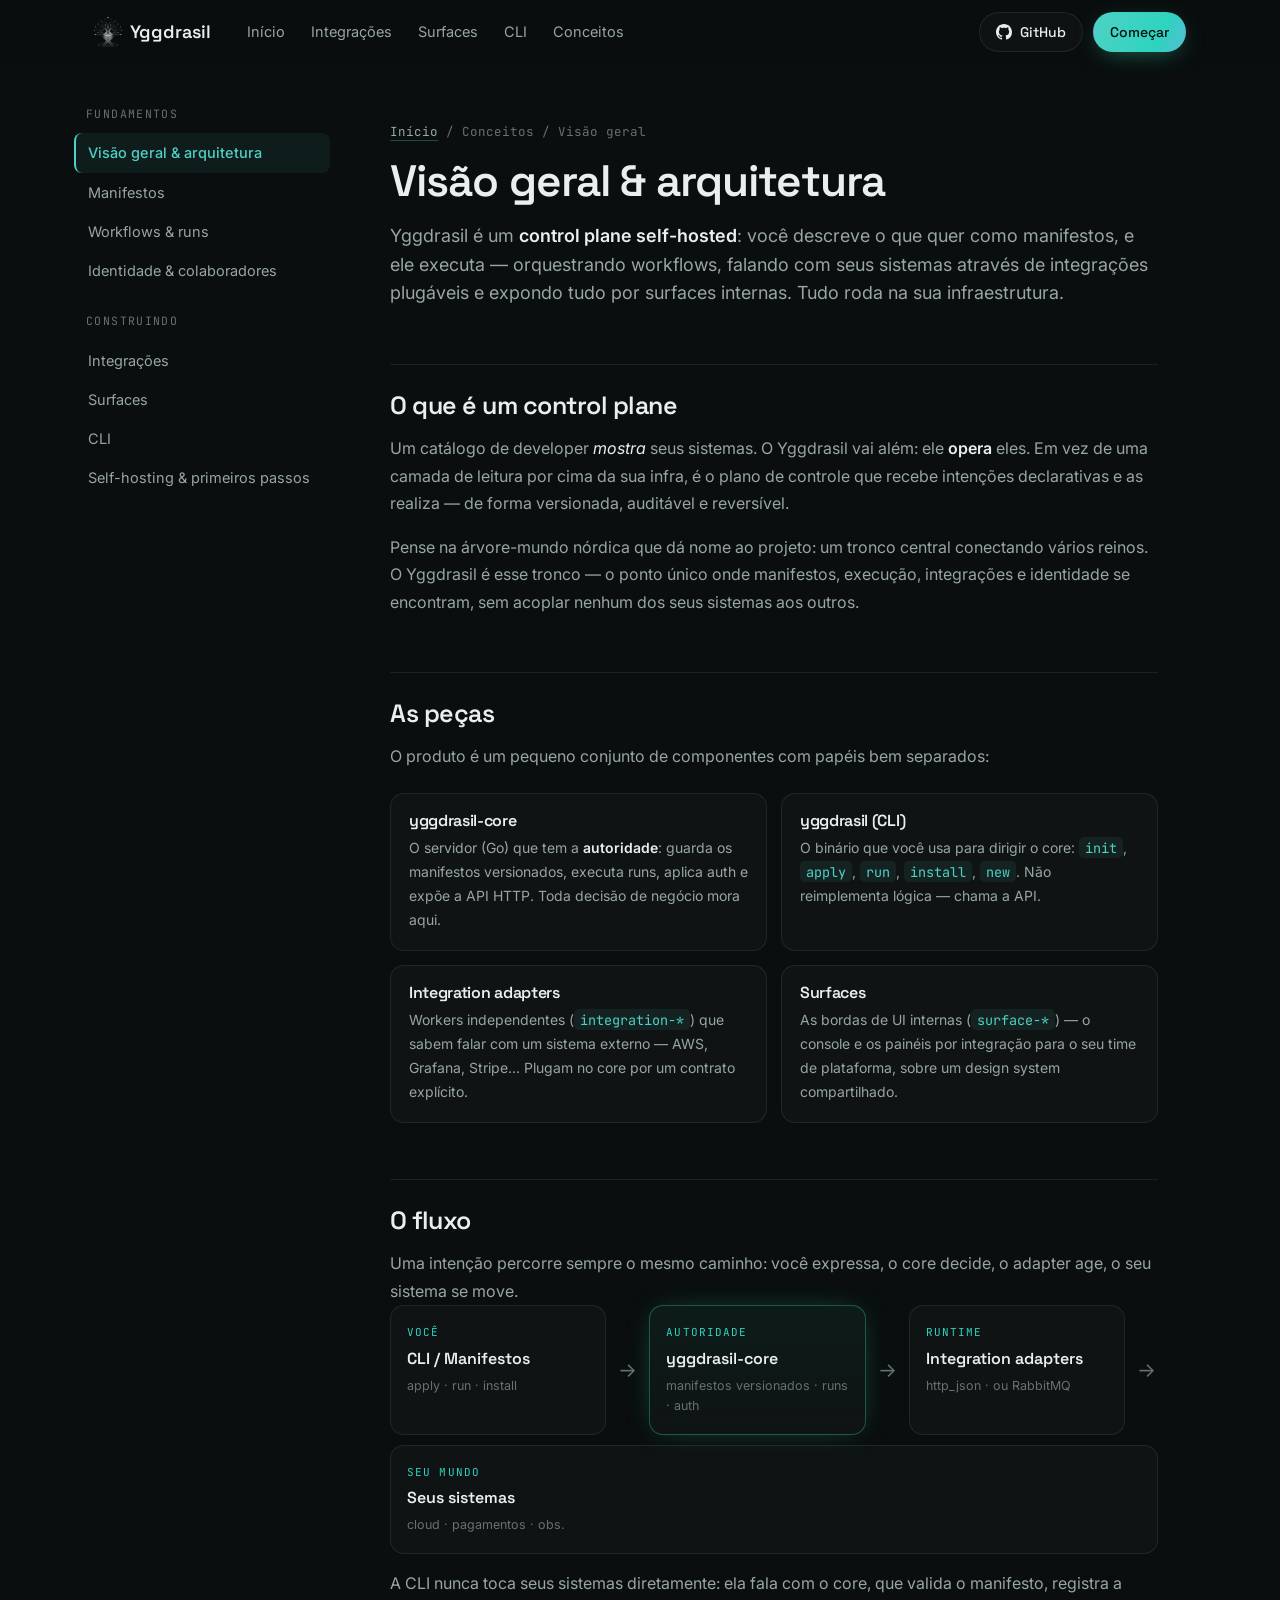
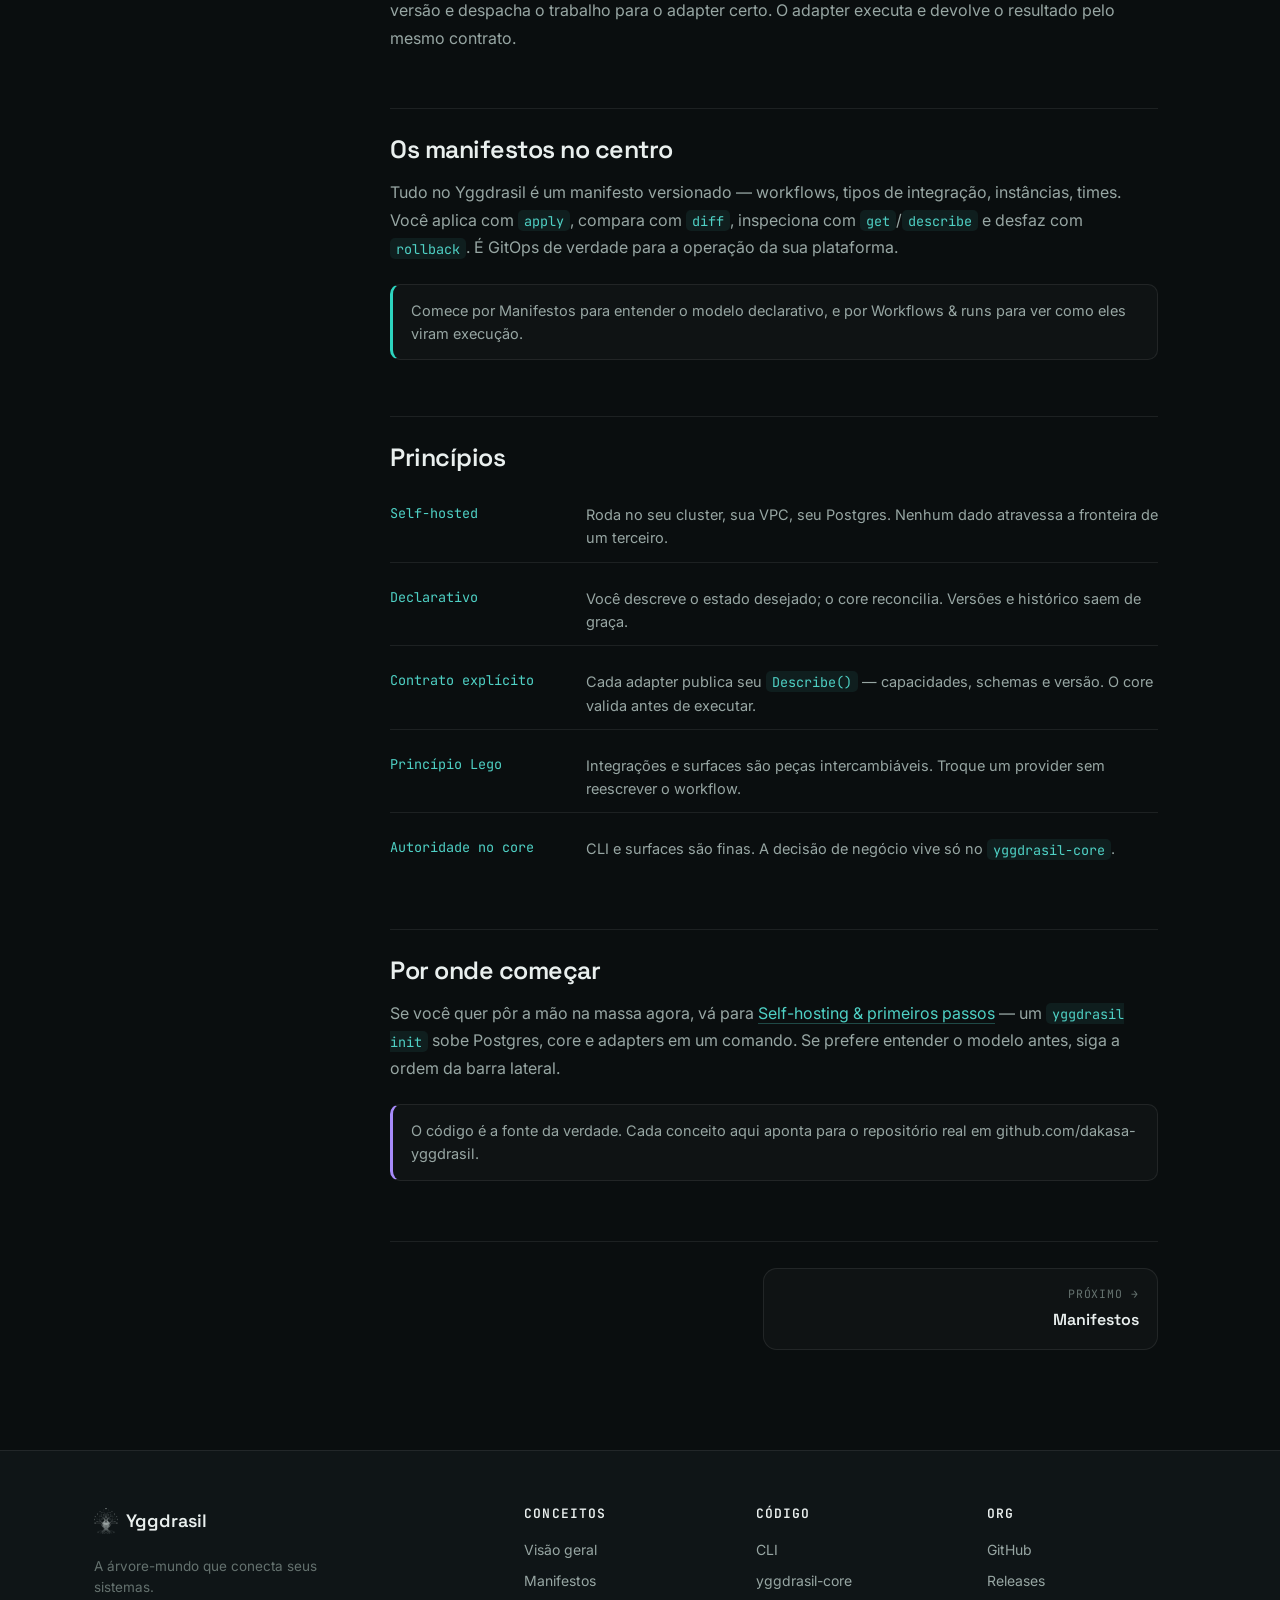
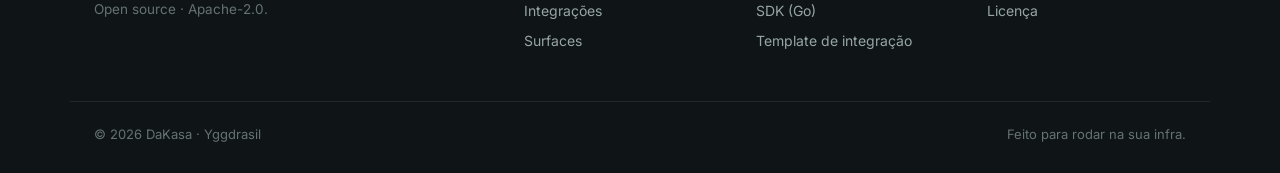
==== concepts/index.html @ edd0ed80 "feat(docs): seção de Conceitos — 8 páginas estilo Backstage Nova seção /concepts/ (nav 'Docs' aponta" ====
<!DOCTYPE html>
<html lang="pt-BR">
<head>
<meta charset="utf-8" />
<meta name="viewport" content="width=device-width, initial-scale=1" />
<title>Visão geral & arquitetura · Conceitos · Yggdrasil</title>
<meta name="description" content="O que é o Yggdrasil, como o control plane se organiza (core, CLI, adapters, surfaces) e como uma requisição flui do manifesto até o seu sistema." />
<link rel="icon" href="../assets/favicon-tree.png" type="image/png" />
<meta name="theme-color" content="#0A0E0F" />
<meta property="og:type" content="article" />
<meta property="og:title" content="Visão geral & arquitetura · Yggdrasil" />
<meta property="og:description" content="Como o control plane do Yggdrasil se organiza e como tudo flui do manifesto até o seu sistema." />
<meta property="og:image" content="https://dakasa-yggdrasil.github.io/assets/og.svg" />
<link rel="preconnect" href="https://fonts.googleapis.com" />
<link rel="preconnect" href="https://fonts.gstatic.com" crossorigin />
<link href="https://fonts.googleapis.com/css2?family=Space+Grotesk:wght@400;500;600;700&family=Inter:wght@400;450;500;600&family=JetBrains+Mono:wght@400;500&display=swap" rel="stylesheet" />
<link rel="stylesheet" href="../styles.css" />
<link rel="stylesheet" href="concepts.css" />
</head>
<body>

<!-- ░░ NAV ░░ -->
<header class="nav is-scrolled" id="nav">
  <div class="wrap nav__inner">
    <a class="brand" href="../" aria-label="Yggdrasil — início">
      <img class="brand__mark" src="../assets/yggdrasil-mark.png" alt="" aria-hidden="true" />
      <span class="brand__name">Yggdrasil</span>
    </a>
    <nav class="nav__links" aria-label="Principal">
      <a href="../">Início</a>
      <a href="../#integrations">Integrações</a>
      <a href="../#surfaces">Surfaces</a>
      <a href="../#cli">CLI</a>
      <a href="index.html" aria-current="page">Conceitos</a>
    </nav>
    <div class="nav__cta">
      <a class="btn btn--ghost btn--sm" href="https://github.com/dakasa-yggdrasil" target="_blank" rel="noopener" aria-label="GitHub da organização">
        <svg width="16" height="16" viewBox="0 0 16 16" fill="currentColor" aria-hidden="true"><path d="M8 0C3.58 0 0 3.58 0 8c0 3.54 2.29 6.53 5.47 7.59.4.07.55-.17.55-.38 0-.19-.01-.82-.01-1.49-2.01.37-2.53-.49-2.69-.94-.09-.23-.48-.94-.82-1.13-.28-.15-.68-.52-.01-.53.63-.01 1.08.58 1.23.82.72 1.21 1.87.87 2.33.66.07-.52.28-.87.51-1.07-1.78-.2-3.64-.89-3.64-3.95 0-.87.31-1.59.82-2.15-.08-.2-.36-1.02.08-2.12 0 0 .67-.21 2.2.82.64-.18 1.32-.27 2-.27.68 0 1.36.09 2 .27 1.53-1.04 2.2-.82 2.2-.82.44 1.1.16 1.92.08 2.12.51.56.82 1.27.82 2.15 0 3.07-1.87 3.75-3.65 3.95.29.25.54.73.54 1.48 0 1.07-.01 1.93-.01 2.2 0 .21.15.46.55.38A8.01 8.01 0 0016 8c0-4.42-3.58-8-8-8z"/></svg>
        GitHub
      </a>
      <a class="btn btn--solid btn--sm" href="../#start">Começar</a>
    </div>
    <button class="nav__burger" id="burger" aria-label="Abrir menu" aria-expanded="false">
      <span></span><span></span><span></span>
    </button>
  </div>
</header>

<div class="doc-shell">

  <!-- ░░ SIDEBAR ░░ -->
  <aside class="doc-side" id="docSide">
    <button class="doc-side__toggle" aria-expanded="false">Conceitos</button>
    <div class="doc-side__nav">
      <div class="doc-side__inner">
        <p class="doc-side__group">Fundamentos</p>
        <a href="index.html" aria-current="page">Visão geral &amp; arquitetura</a>
        <a href="manifests.html">Manifestos</a>
        <a href="workflows.html">Workflows &amp; runs</a>
        <a href="identity.html">Identidade &amp; colaboradores</a>
        <p class="doc-side__group">Construindo</p>
        <a href="integrations.html">Integrações</a>
        <a href="surfaces.html">Surfaces</a>
        <a href="cli.html">CLI</a>
        <a href="self-hosting.html">Self-hosting &amp; primeiros passos</a>
      </div>
    </div>
  </aside>

  <!-- ░░ ARTICLE ░░ -->
  <article class="doc">
    <p class="crumb"><a href="../">Início</a> / Conceitos / Visão geral</p>
    <h1>Visão geral &amp; arquitetura</h1>
    <p class="doc__lede">Yggdrasil é um <strong>control plane self-hosted</strong>: você descreve o que quer como manifestos, e ele executa — orquestrando workflows, falando com seus sistemas através de integrações plugáveis e expondo tudo por surfaces internas. Tudo roda na sua infraestrutura.</p>

    <h2 id="o-que-e">O que é um control plane</h2>
    <p>Um catálogo de developer <em>mostra</em> seus sistemas. O Yggdrasil vai além: ele <strong>opera</strong> eles. Em vez de uma camada de leitura por cima da sua infra, é o plano de controle que recebe intenções declarativas e as realiza — de forma versionada, auditável e reversível.</p>
    <p>Pense na árvore-mundo nórdica que dá nome ao projeto: um tronco central conectando vários reinos. O Yggdrasil é esse tronco — o ponto único onde manifestos, execução, integrações e identidade se encontram, sem acoplar nenhum dos seus sistemas aos outros.</p>

    <h2 id="as-pecas">As peças</h2>
    <p>O produto é um pequeno conjunto de componentes com papéis bem separados:</p>
    <div class="pieces">
      <div class="piece">
        <h4>yggdrasil-core</h4>
        <p>O servidor (Go) que tem a <strong>autoridade</strong>: guarda os manifestos versionados, executa runs, aplica auth e expõe a API HTTP. Toda decisão de negócio mora aqui.</p>
      </div>
      <div class="piece">
        <h4>yggdrasil (CLI)</h4>
        <p>O binário que você usa para dirigir o core: <code>init</code>, <code>apply</code>, <code>run</code>, <code>install</code>, <code>new</code>. Não reimplementa lógica — chama a API.</p>
      </div>
      <div class="piece">
        <h4>Integration adapters</h4>
        <p>Workers independentes (<code>integration-*</code>) que sabem falar com um sistema externo — AWS, Grafana, Stripe… Plugam no core por um contrato explícito.</p>
      </div>
      <div class="piece">
        <h4>Surfaces</h4>
        <p>As bordas de UI internas (<code>surface-*</code>) — o console e os painéis por integração para o seu time de plataforma, sobre um design system compartilhado.</p>
      </div>
    </div>

    <h2 id="o-fluxo">O fluxo</h2>
    <p>Uma intenção percorre sempre o mesmo caminho: você expressa, o core decide, o adapter age, o seu sistema se move.</p>
    <div class="flow" role="img" aria-label="Fluxo: CLI e manifestos para o core, do core para os adapters, dos adapters para os seus sistemas">
      <div class="flow__node"><span class="flow__tag">você</span><strong>CLI / Manifestos</strong><small>apply · run · install</small></div>
      <div class="flow__arrow" aria-hidden="true">→</div>
      <div class="flow__node flow__node--core"><span class="flow__tag">autoridade</span><strong>yggdrasil-core</strong><small>manifestos versionados · runs · auth</small></div>
      <div class="flow__arrow" aria-hidden="true">→</div>
      <div class="flow__node"><span class="flow__tag">runtime</span><strong>Integration adapters</strong><small>http_json · ou RabbitMQ</small></div>
      <div class="flow__arrow" aria-hidden="true">→</div>
      <div class="flow__node"><span class="flow__tag">seu mundo</span><strong>Seus sistemas</strong><small>cloud · pagamentos · obs.</small></div>
    </div>
    <p>A CLI nunca toca seus sistemas diretamente: ela fala com o core, que valida o manifesto, registra a versão e despacha o trabalho para o adapter certo. O adapter executa e devolve o resultado pelo mesmo contrato.</p>

    <h2 id="manifestos-no-centro">Os manifestos no centro</h2>
    <p>Tudo no Yggdrasil é um manifesto versionado — workflows, tipos de integração, instâncias, times. Você aplica com <code>apply</code>, compara com <code>diff</code>, inspeciona com <code>get</code>/<code>describe</code> e desfaz com <code>rollback</code>. É GitOps de verdade para a operação da sua plataforma.</p>
    <div class="callout callout--tip">Comece por <a href="manifests.html">Manifestos</a> para entender o modelo declarativo, e por <a href="workflows.html">Workflows &amp; runs</a> para ver como eles viram execução.</div>

    <h2 id="principios">Princípios</h2>
    <div class="deflist">
      <div class="deflist__row"><dt>Self-hosted</dt><dd>Roda no seu cluster, sua VPC, seu Postgres. Nenhum dado atravessa a fronteira de um terceiro.</dd></div>
      <div class="deflist__row"><dt>Declarativo</dt><dd>Você descreve o estado desejado; o core reconcilia. Versões e histórico saem de graça.</dd></div>
      <div class="deflist__row"><dt>Contrato explícito</dt><dd>Cada adapter publica seu <code>Describe()</code> — capacidades, schemas e versão. O core valida antes de executar.</dd></div>
      <div class="deflist__row"><dt>Princípio Lego</dt><dd>Integrações e surfaces são peças intercambiáveis. Troque um provider sem reescrever o workflow.</dd></div>
      <div class="deflist__row"><dt>Autoridade no core</dt><dd>CLI e surfaces são finas. A decisão de negócio vive só no <code>yggdrasil-core</code>.</dd></div>
    </div>

    <h2 id="por-onde-comecar">Por onde começar</h2>
    <p>Se você quer pôr a mão na massa agora, vá para <a href="self-hosting.html">Self-hosting &amp; primeiros passos</a> — um <code>yggdrasil init</code> sobe Postgres, core e adapters em um comando. Se prefere entender o modelo antes, siga a ordem da barra lateral.</p>

    <div class="callout callout--note">O código é a fonte da verdade. Cada conceito aqui aponta para o repositório real em <a href="https://github.com/dakasa-yggdrasil" target="_blank" rel="noopener">github.com/dakasa-yggdrasil</a>.</div>

    <nav class="doc-nav" aria-label="Navegação entre conceitos">
      <span class="spacer"></span>
      <a class="is-next" href="manifests.html"><span>Próximo →</span><strong>Manifestos</strong></a>
    </nav>
  </article>
</div>

<!-- ░░ FOOTER ░░ -->
<footer class="footer">
  <div class="wrap footer__inner">
    <div class="footer__brand">
      <a class="brand" href="../">
        <img class="brand__mark" src="../assets/yggdrasil-mark.png" alt="" aria-hidden="true" />
        <span class="brand__name">Yggdrasil</span>
      </a>
      <p class="footer__tag">A árvore-mundo que conecta seus sistemas.<br />Open source · Apache-2.0.</p>
    </div>
    <nav class="footer__col" aria-label="Conceitos">
      <h5>Conceitos</h5>
      <a href="index.html">Visão geral</a>
      <a href="manifests.html">Manifestos</a>
      <a href="integrations.html">Integrações</a>
      <a href="surfaces.html">Surfaces</a>
    </nav>
    <nav class="footer__col" aria-label="Repositórios">
      <h5>Código</h5>
      <a href="https://github.com/dakasa-yggdrasil/yggdrasil" target="_blank" rel="noopener">CLI</a>
      <a href="https://github.com/dakasa-yggdrasil/yggdrasil-core" target="_blank" rel="noopener">yggdrasil-core</a>
      <a href="https://github.com/dakasa-yggdrasil/yggdrasil-sdk-go" target="_blank" rel="noopener">SDK (Go)</a>
      <a href="https://github.com/dakasa-yggdrasil/integration-template" target="_blank" rel="noopener">Template de integração</a>
    </nav>
    <nav class="footer__col" aria-label="Organização">
      <h5>Org</h5>
      <a href="https://github.com/dakasa-yggdrasil" target="_blank" rel="noopener">GitHub</a>
      <a href="https://github.com/dakasa-yggdrasil/yggdrasil/releases" target="_blank" rel="noopener">Releases</a>
      <a href="https://github.com/dakasa-yggdrasil/yggdrasil/blob/main/LICENSE" target="_blank" rel="noopener">Licença</a>
    </nav>
  </div>
  <div class="wrap footer__bottom">
    <span>© 2026 DaKasa · Yggdrasil</span>
    <span>Feito para rodar na sua infra.</span>
  </div>
</footer>

<script src="../main.js" defer></script>
</body>
</html>
---- styles.css ----
/* ═══════════════════════════════════════════════════════════════
   Yggdrasil — aurora / árvore-mundo
   Tema escuro premium, vanilla, zero build.
   ═══════════════════════════════════════════════════════════════ */

:root {
  --bg:        #0A0E0F;
  --bg-elev:   #0F1517;
  --bg-card:   rgba(255,255,255,0.025);
  --bg-card-h: rgba(255,255,255,0.045);
  --border:    rgba(255,255,255,0.08);
  --border-h:  rgba(255,255,255,0.16);
  --text:      #E9EFEE;
  --text-dim:  #97A6A3;
  --text-mut:  #65726F;

  --brand:     #4FD1C5;
  --emerald:   #34D399;
  --teal:      #2DD4BF;
  --violet:    #A78BFA;
  --red:       #F87171;
  --yellow:    #FBBF24;

  --aurora: linear-gradient(115deg, #4FD1C5 0%, #2DD4BF 44%, #A78BFA 100%);
  --aurora-soft: linear-gradient(115deg, rgba(52,211,153,.18), rgba(45,212,191,.14), rgba(167,139,250,.18));

  --font-head: "Space Grotesk", system-ui, sans-serif;
  --font-body: "Inter", system-ui, sans-serif;
  --font-mono: "JetBrains Mono", ui-monospace, "SF Mono", monospace;

  --wrap: 1140px;
  --r: 14px;
  --r-sm: 10px;
}

* { box-sizing: border-box; margin: 0; padding: 0; }
html { scroll-behavior: smooth; -webkit-text-size-adjust: 100%; }
@media (prefers-reduced-motion: reduce) { html { scroll-behavior: auto; } }

body {
  background: var(--bg);
  color: var(--text);
  font-family: var(--font-body);
  font-size: 16px;
  line-height: 1.6;
  -webkit-font-smoothing: antialiased;
  text-rendering: optimizeLegibility;
  overflow-x: hidden;
}

.wrap { width: 100%; max-width: var(--wrap); margin: 0 auto; padding: 0 24px; }

h1, h2, h3, h4, h5 { font-family: var(--font-head); font-weight: 600; line-height: 1.12; letter-spacing: -0.02em; }
a { color: inherit; text-decoration: none; }
code, pre { font-family: var(--font-mono); }
:focus-visible { outline: 2px solid var(--emerald); outline-offset: 3px; border-radius: 4px; }

/* gradient text helper */
.position__hi strong, .cta__title, .hero__title em {
  background: var(--aurora); -webkit-background-clip: text; background-clip: text; color: transparent;
}

/* ─── Buttons ─────────────────────────────────────────── */
.btn {
  display: inline-flex; align-items: center; gap: 8px;
  font-family: var(--font-head); font-weight: 500; font-size: 15px;
  padding: 12px 22px; border-radius: 999px; cursor: pointer;
  border: 1px solid transparent; transition: transform .15s, box-shadow .25s, background .2s, border-color .2s;
  white-space: nowrap;
}
.btn--sm { padding: 8px 16px; font-size: 14px; }
.btn--solid {
  color: #04110C; background: var(--aurora); background-size: 160% 160%;
  box-shadow: 0 6px 24px -8px rgba(52,211,153,.55);
}
.btn--solid:hover { transform: translateY(-2px); box-shadow: 0 10px 32px -8px rgba(52,211,153,.7); }
.btn--ghost { color: var(--text); background: var(--bg-card); border-color: var(--border); }
.btn--ghost:hover { background: var(--bg-card-h); border-color: var(--border-h); transform: translateY(-2px); }

/* ─── Nav ─────────────────────────────────────────────── */
.nav {
  position: sticky; top: 0; z-index: 50;
  backdrop-filter: blur(14px); -webkit-backdrop-filter: blur(14px);
  background: rgba(10,14,15,.6); border-bottom: 1px solid transparent;
  transition: border-color .3s, background .3s;
}
.nav.is-scrolled { background: rgba(10,14,15,.82); border-bottom-color: var(--border); }
.nav__inner { display: flex; align-items: center; gap: 24px; height: 64px; }
.brand { display: inline-flex; align-items: center; gap: 8px; font-family: var(--font-head); font-weight: 600; font-size: 18px; }
.brand__mark { flex: none; height: 30px; width: auto; display: block; }
.footer .brand__mark { height: 26px; }
.nav__links { display: flex; gap: 26px; margin-left: 12px; flex: 1; }
.nav__links a { color: var(--text-dim); font-size: 14.5px; transition: color .2s; }
.nav__links a:hover { color: var(--text); }
.nav__cta { display: flex; gap: 10px; align-items: center; }
.nav__burger { display: none; background: none; border: 0; flex-direction: column; gap: 5px; cursor: pointer; padding: 8px; }
.nav__burger span { width: 22px; height: 2px; background: var(--text); border-radius: 2px; transition: .25s; }

/* ─── Hero ────────────────────────────────────────────── */
.hero { position: relative; padding: 96px 0 84px; overflow: hidden; }
.hero__tree {
  position: absolute; z-index: 0; top: 50%; left: 50%; transform: translate(-50%, -48%);
  width: min(820px, 124%); height: auto; pointer-events: none; opacity: .12; filter: brightness(1.4);
  -webkit-mask-image: radial-gradient(60% 60% at 50% 44%, #000 28%, transparent 76%);
  mask-image: radial-gradient(60% 60% at 50% 44%, #000 28%, transparent 76%);
}
.hero__glow {
  position: absolute; z-index: 0; top: -10%; left: 50%; transform: translateX(-50%);
  width: 900px; height: 600px; pointer-events: none;
  background: radial-gradient(50% 50% at 50% 50%, rgba(45,212,191,.16), rgba(167,139,250,.08) 55%, transparent 72%);
  filter: blur(20px);
}
.hero__inner { position: relative; z-index: 1; text-align: center; display: flex; flex-direction: column; align-items: center; }

.pill {
  display: inline-flex; align-items: center; gap: 8px;
  font-size: 13px; color: var(--text-dim); font-weight: 450;
  padding: 6px 14px; border-radius: 999px;
  background: var(--bg-card); border: 1px solid var(--border);
}
.pill__dot { width: 7px; height: 7px; border-radius: 50%; background: var(--emerald); box-shadow: 0 0 0 0 rgba(52,211,153,.6); animation: pulse 2.4s infinite; }
@keyframes pulse { 0% { box-shadow: 0 0 0 0 rgba(52,211,153,.5);} 70%{ box-shadow: 0 0 0 7px rgba(52,211,153,0);} 100%{ box-shadow:0 0 0 0 rgba(52,211,153,0);} }

.hero__title { font-size: clamp(34px, 6.4vw, 62px); font-weight: 700; margin: 26px 0 0; }
.hero__sub { font-size: clamp(16px, 2.2vw, 20px); color: var(--text-dim); max-width: 640px; margin: 22px 0 0; }
.hero__sub strong { color: var(--text); font-weight: 600; }
.hero__actions { display: flex; gap: 14px; margin: 34px 0 0; flex-wrap: wrap; justify-content: center; }

/* ─── Terminal card ───────────────────────────────────── */
.terminal {
  width: 100%; max-width: 560px; margin: 44px auto 0; text-align: left;
  background: var(--bg-elev); border: 1px solid var(--border); border-radius: var(--r);
  box-shadow: 0 30px 80px -30px rgba(0,0,0,.8); overflow: hidden;
}
.terminal--tall, .terminal--cta { max-width: 100%; margin-top: 0; }
.terminal__bar { display: flex; align-items: center; gap: 7px; padding: 11px 14px; background: rgba(255,255,255,.02); border-bottom: 1px solid var(--border); }
.dot { width: 11px; height: 11px; border-radius: 50%; }
.dot--r { background: #FF5F57; } .dot--y { background: #FEBC2E; } .dot--g { background: #28C840; }
.terminal__title { margin-left: 8px; font-family: var(--font-mono); font-size: 12px; color: var(--text-mut); flex: 1; }
.terminal__body { padding: 18px 20px; font-size: 13.5px; line-height: 1.75; overflow-x: auto; }
.terminal__body code { color: var(--text); }
.c-prompt { color: var(--teal); } .c-cmd { color: var(--emerald); font-weight: 500; }
.c-ok { color: var(--emerald); } .c-dim { color: var(--text-mut); } .c-str { color: var(--violet); }
.c-y { color: var(--yellow); }

.copy {
  margin-left: auto; font-family: var(--font-body); font-size: 12px; color: var(--text-dim);
  background: var(--bg-card); border: 1px solid var(--border); border-radius: 7px; padding: 4px 10px; cursor: pointer; transition: .2s;
}
.copy:hover { color: var(--text); border-color: var(--border-h); }
.copy.is-done { color: var(--emerald); border-color: rgba(52,211,153,.4); }

/* ─── Positioning band ────────────────────────────────── */
.position { padding: 64px 0; border-top: 1px solid var(--border); border-bottom: 1px solid var(--border); background: linear-gradient(180deg, transparent, rgba(45,212,191,.02)); }
.position__line { font-family: var(--font-head); font-size: clamp(22px, 3.6vw, 34px); font-weight: 500; line-height: 1.3; max-width: 880px; }
.position__line em { font-style: normal; color: var(--text-mut); }
.position__hi { display: block; margin-top: 6px; }
.position__note { color: var(--text-dim); margin-top: 18px; max-width: 620px; font-size: 16px; }

/* ─── Generic section ─────────────────────────────────── */
.section { padding: 92px 0; }
.section--alt { background: var(--bg-elev); border-top: 1px solid var(--border); border-bottom: 1px solid var(--border); }
.section__head { max-width: 660px; margin-bottom: 48px; }
.kicker { font-family: var(--font-mono); font-size: 12.5px; letter-spacing: .14em; text-transform: uppercase; color: var(--teal); }
.section__head h2 { font-size: clamp(26px, 4vw, 40px); margin: 14px 0 0; }
.lede { color: var(--text-dim); font-size: 17px; margin-top: 16px; }
.lede em { color: var(--text); font-style: normal; }

/* ─── Grid / cards ────────────────────────────────────── */
.grid { display: grid; gap: 18px; }
.grid--4 { grid-template-columns: repeat(4, 1fr); }
.grid--3 { grid-template-columns: repeat(3, 1fr); }
.card {
  background: var(--bg-card); border: 1px solid var(--border); border-radius: var(--r);
  padding: 26px 22px; transition: transform .2s, border-color .2s, background .2s; position: relative; overflow: hidden;
}
.card::before { content:""; position:absolute; inset:0 0 auto 0; height:2px; background: var(--aurora); opacity:0; transition:opacity .25s; }
.card:hover { transform: translateY(-4px); border-color: var(--border-h); background: var(--bg-card-h); }
.card:hover::before { opacity: 1; }
.card h3 { font-size: 19px; margin: 16px 0 8px; }
.card p { color: var(--text-dim); font-size: 14.5px; }
.card code { color: var(--emerald); font-size: 12.5px; background: rgba(52,211,153,.08); padding: 1px 5px; border-radius: 5px; }
.card__icon { width: 42px; height: 42px; border-radius: var(--r-sm); background: var(--aurora-soft); border: 1px solid var(--border); position: relative; }
.card__icon::after { content:""; position:absolute; inset:0; background-position:center; background-repeat:no-repeat; background-size:22px; }
.card__icon[data-i="manifest"]::after { background-image: url("data:image/svg+xml,%3Csvg xmlns='http://www.w3.org/2000/svg' viewBox='0 0 24 24' fill='none' stroke='%2334D399' stroke-width='1.8' stroke-linecap='round'%3E%3Crect x='4' y='3' width='16' height='18' rx='2'/%3E%3Cpath d='M8 8h8M8 12h8M8 16h5'/%3E%3C/svg%3E"); }
.card__icon[data-i="run"]::after { background-image: url("data:image/svg+xml,%3Csvg xmlns='http://www.w3.org/2000/svg' viewBox='0 0 24 24' fill='none' stroke='%232DD4BF' stroke-width='1.8' stroke-linecap='round' stroke-linejoin='round'%3E%3Cpath d='M5 4l14 8-14 8z'/%3E%3C/svg%3E"); }
.card__icon[data-i="plug"]::after { background-image: url("data:image/svg+xml,%3Csvg xmlns='http://www.w3.org/2000/svg' viewBox='0 0 24 24' fill='none' stroke='%23A78BFA' stroke-width='1.8' stroke-linecap='round' stroke-linejoin='round'%3E%3Cpath d='M9 2v6M15 2v6M7 8h10v3a5 5 0 0 1-10 0z M12 16v6'/%3E%3C/svg%3E"); }
.card__icon[data-i="id"]::after { background-image: url("data:image/svg+xml,%3Csvg xmlns='http://www.w3.org/2000/svg' viewBox='0 0 24 24' fill='none' stroke='%2334D399' stroke-width='1.8' stroke-linecap='round' stroke-linejoin='round'%3E%3Ccircle cx='12' cy='8' r='4'/%3E%3Cpath d='M4 21a8 8 0 0 1 16 0'/%3E%3C/svg%3E"); }
.card__icon[data-i="surface"]::after { background-image: url("data:image/svg+xml,%3Csvg xmlns='http://www.w3.org/2000/svg' viewBox='0 0 24 24' fill='none' stroke='%234FD1C5' stroke-width='1.8' stroke-linecap='round' stroke-linejoin='round'%3E%3Crect x='3' y='4' width='18' height='16' rx='2'/%3E%3Cpath d='M3 9h18M8 9v11'/%3E%3C/svg%3E"); }
.card__icon[data-i="shape"]::after { background-image: url("data:image/svg+xml,%3Csvg xmlns='http://www.w3.org/2000/svg' viewBox='0 0 24 24' fill='none' stroke='%234FD1C5' stroke-width='1.8' stroke-linecap='round' stroke-linejoin='round'%3E%3Cpath d='M12 3c4 0 7 2.5 7 6 0 2-1 3-1 5s2 2.5 1 4-4 3-7 3-6-1.5-7-3 1-2 1-4-1-3-1-5c0-3.5 3-6 7-6z'/%3E%3C/svg%3E"); }
.card__icon[data-i="lock"]::after { background-image: url("data:image/svg+xml,%3Csvg xmlns='http://www.w3.org/2000/svg' viewBox='0 0 24 24' fill='none' stroke='%232DD4BF' stroke-width='1.8' stroke-linecap='round' stroke-linejoin='round'%3E%3Cpath d='M12 2l8 4v6c0 5-3.5 8-8 10-4.5-2-8-5-8-10V6z'/%3E%3Cpath d='M9 12l2 2 4-4'/%3E%3C/svg%3E"); }
.card__icon[data-i="kit"]::after { background-image: url("data:image/svg+xml,%3Csvg xmlns='http://www.w3.org/2000/svg' viewBox='0 0 24 24' fill='none' stroke='%23A78BFA' stroke-width='1.8' stroke-linecap='round' stroke-linejoin='round'%3E%3Crect x='3' y='3' width='7' height='7' rx='1.5'/%3E%3Crect x='14' y='3' width='7' height='7' rx='1.5'/%3E%3Crect x='3' y='14' width='7' height='7' rx='1.5'/%3E%3Crect x='14' y='14' width='7' height='7' rx='1.5'/%3E%3C/svg%3E"); }

/* ─── Flow diagram ────────────────────────────────────── */
.flow { display: flex; align-items: stretch; gap: 10px; flex-wrap: wrap; }
.flow__node {
  flex: 1 1 0; min-width: 170px; background: var(--bg-card); border: 1px solid var(--border); border-radius: var(--r);
  padding: 18px 16px; display: flex; flex-direction: column; gap: 4px;
}
.flow__node--core { border-color: rgba(52,211,153,.35); background: linear-gradient(180deg, rgba(52,211,153,.07), var(--bg-card)); box-shadow: 0 0 30px -12px rgba(52,211,153,.5); }
.flow__tag { font-family: var(--font-mono); font-size: 11px; text-transform: uppercase; letter-spacing: .1em; color: var(--teal); }
.flow__node strong { font-family: var(--font-head); font-size: 16px; }
.flow__node small { color: var(--text-mut); font-size: 12.5px; }
.flow__arrow { display: flex; align-items: center; color: var(--text-mut); font-size: 20px; padding: 0 2px; }
.how__points { display: grid; grid-template-columns: repeat(3,1fr); gap: 20px; margin-top: 40px; }
.how__point { display: flex; gap: 14px; }
.how__num { font-family: var(--font-mono); color: var(--violet); font-size: 14px; padding-top: 2px; }
.how__point p { color: var(--text-dim); font-size: 14.5px; }
.how__point strong { color: var(--text); }
.how__point code, .lede code, .cat__foot code, .value code { color: var(--emerald); font-size: 12.5px; background: rgba(52,211,153,.08); padding: 1px 5px; border-radius: 5px; }

/* ─── Logo wall ───────────────────────────────────────── */
.logo-wall {
  display: flex; flex-wrap: wrap; align-items: center; justify-content: center;
  gap: 20px 44px; margin: 0 0 38px; padding: 8px 0;
}
.logo-wall__item { display: inline-flex; align-items: center; height: 32px; }
.logo-wall__item img {
  height: 100%; width: auto; max-width: 118px; display: block;
  filter: grayscale(1) brightness(1.5) opacity(.5); transition: filter .25s, transform .2s, opacity .25s;
}
.logo-wall__item img:hover { filter: none; opacity: 1; transform: translateY(-2px); }

/* ─── Install strip ───────────────────────────────────── */
.install-strip {
  display: flex; align-items: center; gap: 12px; background: var(--bg-elev); border: 1px solid var(--border);
  border-radius: var(--r); padding: 14px 18px; margin-bottom: 34px; overflow-x: auto;
}
.install-strip--mt { margin-top: 38px; margin-bottom: 18px; }
.install-strip code { color: var(--text); font-size: 14px; white-space: nowrap; }
.install-strip .c-prompt { color: var(--teal); }
.copy--inline { margin-left: auto; }

/* ─── Integration categories ──────────────────────────── */
.cat { display: grid; gap: 28px; }
.cat__title { font-size: 14px; color: var(--text-dim); font-weight: 500; margin-bottom: 14px; font-family: var(--font-mono); letter-spacing: .03em; }
.chips { display: flex; flex-wrap: wrap; gap: 12px; }
.chip {
  display: inline-flex; flex-direction: column; gap: 2px; min-width: 132px;
  background: var(--bg-card); border: 1px solid var(--border); border-radius: var(--r-sm);
  padding: 13px 16px; transition: transform .18s, border-color .18s, background .18s; position: relative;
}
.chip::before { content:""; position:absolute; left:0; top:14px; bottom:14px; width:3px; border-radius:3px; background: var(--c, var(--emerald)); opacity:.7; }
.chip[data-c="cloud"] { --c: #34D399; } .chip[data-c="obs"] { --c: #2DD4BF; }
.chip[data-c="pay"] { --c: #A78BFA; } .chip[data-c="comm"] { --c: #FBBF24; } .chip[data-c="data"] { --c: #60A5FA; }
.chip:hover { transform: translateY(-3px); border-color: var(--border-h); background: var(--bg-card-h); }
.chip b { font-family: var(--font-head); font-size: 15px; font-weight: 600; padding-left: 6px; }
.chip small { color: var(--text-mut); font-size: 12px; padding-left: 6px; }
.cat__foot { margin-top: 32px; color: var(--text-dim); font-size: 14.5px; }
.cat__foot a { color: var(--emerald); border-bottom: 1px solid rgba(52,211,153,.3); }
.cat__foot a:hover { border-color: var(--emerald); }

/* ─── CLI section ─────────────────────────────────────── */
.cli__wrap { display: grid; grid-template-columns: 1fr 1.05fr; gap: 54px; align-items: center; }
.cli__copy h2 { font-size: clamp(26px, 4vw, 38px); margin: 14px 0 0; }
.cli__list { list-style: none; margin-top: 26px; display: flex; flex-direction: column; gap: 12px; }
.cli__list li { color: var(--text-dim); font-size: 14.5px; padding-left: 24px; position: relative; }
.cli__list li::before { content:"›"; position:absolute; left:6px; color: var(--emerald); font-weight: 700; }
.cli__list code { color: var(--emerald); font-size: 13px; background: rgba(52,211,153,.08); padding: 1px 6px; border-radius: 5px; }

/* ─── Compare table ───────────────────────────────────── */
.table-wrap { overflow-x: auto; border: 1px solid var(--border); border-radius: var(--r); }
.compare { width: 100%; border-collapse: collapse; min-width: 640px; }
.compare th, .compare td { padding: 15px 18px; text-align: left; border-bottom: 1px solid var(--border); font-size: 14.5px; }
.compare thead th { font-family: var(--font-head); font-weight: 600; color: var(--text); background: rgba(255,255,255,.02); }
.compare tbody th { font-weight: 450; color: var(--text-dim); }
.compare td { text-align: center; }
.compare .is-us { background: rgba(52,211,153,.05); }
.compare thead .is-us { color: var(--emerald); }
.compare tbody tr:last-child th, .compare tbody tr:last-child td { border-bottom: 0; }
.yes { color: var(--emerald); font-weight: 700; } .no { color: var(--text-mut); } .mid { color: var(--yellow); font-size: 13px; }

.value { display: grid; grid-template-columns: repeat(3,1fr); gap: 20px; margin-top: 34px; }
.value__item { padding: 22px; background: var(--bg-card); border: 1px solid var(--border); border-radius: var(--r); }
.value__item h4 { font-size: 17px; margin-bottom: 8px; }
.value__item p { color: var(--text-dim); font-size: 14px; }

/* ─── CTA ─────────────────────────────────────────────── */
.cta { padding: 100px 0; position: relative; overflow: hidden; }
.cta::before { content:""; position:absolute; inset:0; background: radial-gradient(60% 80% at 50% 0%, rgba(52,211,153,.1), transparent 60%); pointer-events:none; }
.cta__inner { position: relative; text-align: center; max-width: 720px; margin: 0 auto; }
.cta__title { font-size: clamp(28px, 5vw, 46px); font-weight: 700; }
.cta__sub { color: var(--text-dim); margin: 14px 0 36px; font-size: 17px; }
.cta__actions { display: flex; gap: 14px; justify-content: center; margin-top: 32px; flex-wrap: wrap; }
.terminal--cta { max-width: 560px; margin: 0 auto; text-align: left; }

/* ─── Footer ──────────────────────────────────────────── */
.footer { border-top: 1px solid var(--border); padding: 56px 0 28px; background: var(--bg-elev); }
.footer__inner { display: grid; grid-template-columns: 2fr 1fr 1fr 1fr; gap: 32px; }
.footer__tag { color: var(--text-mut); font-size: 13.5px; margin-top: 14px; max-width: 280px; }
.footer__col h5 { font-size: 13px; color: var(--text); margin-bottom: 14px; text-transform: uppercase; letter-spacing: .08em; font-family: var(--font-mono); }
.footer__col a { display: block; color: var(--text-dim); font-size: 14px; padding: 4px 0; transition: color .2s; }
.footer__col a:hover { color: var(--text); }
.footer__bottom { display: flex; justify-content: space-between; margin-top: 44px; padding-top: 22px; border-top: 1px solid var(--border); color: var(--text-mut); font-size: 13px; }

/* ─── Reveal on scroll ────────────────────────────────── */
.reveal { opacity: 0; transform: translateY(18px); transition: opacity .6s ease, transform .6s ease; }
.reveal.is-in { opacity: 1; transform: none; }
@media (prefers-reduced-motion: reduce) { .reveal { opacity: 1; transform: none; transition: none; } .pill__dot { animation: none; } }

/* ─── Responsive ──────────────────────────────────────── */
@media (max-width: 940px) {
  .grid--4 { grid-template-columns: repeat(2, 1fr); }
  .how__points { grid-template-columns: 1fr; }
  .cli__wrap { grid-template-columns: 1fr; gap: 36px; }
  .value { grid-template-columns: 1fr; }
  .footer__inner { grid-template-columns: 1fr 1fr; }
  .footer__brand { grid-column: 1 / -1; }
  .flow__arrow { transform: rotate(90deg); width: 100%; justify-content: center; }
  .flow__node { min-width: 100%; }
}
@media (max-width: 720px) {
  .nav__links, .nav__cta .btn--sm:not(:last-child) { display: none; }
  .nav__burger { display: flex; }
  .nav.is-open .nav__links {
    display: flex; position: absolute; top: 64px; left: 0; right: 0; flex-direction: column; gap: 0;
    background: rgba(10,14,15,.97); backdrop-filter: blur(14px); border-bottom: 1px solid var(--border); padding: 8px 24px 20px;
  }
  .nav.is-open .nav__links a { padding: 13px 0; border-bottom: 1px solid var(--border); }
  .nav.is-open .nav__burger span:nth-child(1) { transform: translateY(7px) rotate(45deg); }
  .nav.is-open .nav__burger span:nth-child(2) { opacity: 0; }
  .nav.is-open .nav__burger span:nth-child(3) { transform: translateY(-7px) rotate(-45deg); }
  .hero { padding: 64px 0 60px; }
  .section { padding: 68px 0; }
  .grid--4, .grid--3 { grid-template-columns: 1fr; }
  .logo-wall { gap: 18px 28px; }
  .logo-wall__item { height: 26px; }
  .footer__inner { grid-template-columns: 1fr; }
  .footer__bottom { flex-direction: column; gap: 8px; text-align: center; }
}
---- concepts/concepts.css ----
/* ═══════════════════════════════════════════════════════════════
   Yggdrasil — concepts / docs layout
   Reuses tokens + components from ../styles.css. Vanilla, zero build.
   ═══════════════════════════════════════════════════════════════ */

.doc-shell {
  display: grid;
  grid-template-columns: 264px minmax(0, 1fr);
  gap: 52px;
  max-width: 1180px;
  margin: 0 auto;
  padding: 40px 24px 100px;
  align-items: start;
}

/* ─── Sidebar ─────────────────────────────────────────── */
.doc-side { position: sticky; top: 84px; }
.doc-side__inner { max-height: calc(100vh - 110px); overflow-y: auto; padding-right: 8px; }
.doc-side__group {
  font-family: var(--font-mono); font-size: 11.5px; letter-spacing: .12em; text-transform: uppercase;
  color: var(--text-mut); margin: 22px 0 10px; padding-left: 12px;
}
.doc-side__group:first-child { margin-top: 0; }
.doc-side a {
  display: block; color: var(--text-dim); font-size: 14.5px; padding: 8px 12px;
  border-radius: 8px; border-left: 2px solid transparent; transition: color .15s, background .15s, border-color .15s;
}
.doc-side a:hover { color: var(--text); background: var(--bg-card); }
.doc-side a[aria-current="page"] {
  color: var(--brand); background: rgba(79,209,197,.07); border-left-color: var(--brand); font-weight: 500;
}

/* ─── Mobile sidebar toggle ───────────────────────────── */
.doc-side__toggle { display: none; }

/* ─── Article ─────────────────────────────────────────── */
.doc { max-width: 768px; min-width: 0; }
.doc .crumb { font-family: var(--font-mono); font-size: 12.5px; color: var(--text-mut); margin-bottom: 14px; }
.doc .crumb a { color: var(--text-dim); }
.doc .crumb a:hover { color: var(--brand); }
.doc h1 { font-size: clamp(30px, 4.4vw, 44px); letter-spacing: -.02em; }
.doc .doc__lede { font-size: 18px; color: var(--text-dim); margin-top: 16px; line-height: 1.6; }
.doc h2 {
  font-size: 25px; margin: 56px 0 0; padding-top: 26px; border-top: 1px solid var(--border);
  scroll-margin-top: 88px;
}
.doc h3 { font-size: 18.5px; margin: 32px 0 0; scroll-margin-top: 88px; }
.doc p { color: var(--text-dim); margin-top: 16px; line-height: 1.72; font-size: 16px; }
.doc strong { color: var(--text); font-weight: 600; }
.doc em { color: var(--text); font-style: italic; }
.doc a.link, .doc p a, .doc li a { color: var(--brand); border-bottom: 1px solid rgba(79,209,197,.3); }
.doc p a:hover, .doc li a:hover { border-color: var(--brand); }
.doc ul, .doc ol { margin: 16px 0 0; padding-left: 4px; list-style: none; }
.doc ul li, .doc ol li { color: var(--text-dim); font-size: 16px; line-height: 1.7; padding-left: 26px; position: relative; margin-top: 9px; }
.doc ul li::before { content: ""; position: absolute; left: 7px; top: 11px; width: 6px; height: 6px; border-radius: 50%; background: var(--brand); opacity: .7; }
.doc ol { counter-reset: s; }
.doc ol li { counter-increment: s; }
.doc ol li::before { content: counter(s); position: absolute; left: 2px; top: 1px; font-family: var(--font-mono); font-size: 12px; color: var(--brand); }
.doc li strong { color: var(--text); }

/* inline code + code blocks */
.doc :not(pre) > code { color: var(--brand); font-size: 13.5px; background: rgba(79,209,197,.08); padding: 1.5px 6px; border-radius: 5px; }
.codeblock {
  margin: 20px 0 0; background: var(--bg-elev); border: 1px solid var(--border); border-radius: var(--r);
  overflow: hidden;
}
.codeblock__bar { display: flex; align-items: center; gap: 7px; padding: 9px 14px; background: rgba(255,255,255,.02); border-bottom: 1px solid var(--border); }
.codeblock__bar .terminal__title { margin-left: 0; }
.codeblock pre { padding: 16px 18px; overflow-x: auto; font-family: var(--font-mono); font-size: 13px; line-height: 1.7; color: var(--text); }
.codeblock pre code { color: inherit; background: none; padding: 0; font-size: inherit; }
/* yaml-ish syntax tints (reuse c-* from styles.css too) */
.t-key { color: var(--brand); } .t-str { color: var(--violet); } .t-num { color: var(--yellow); } .t-com { color: var(--text-mut); } .t-punc { color: var(--text-dim); }

/* callouts */
.callout {
  margin: 22px 0 0; padding: 14px 18px; border-radius: var(--r-sm); font-size: 14.5px; color: var(--text-dim);
  background: var(--bg-card); border: 1px solid var(--border); border-left: 3px solid var(--brand);
}
.callout strong { color: var(--text); }
.callout--tip { border-left-color: var(--teal); }
.callout--warn { border-left-color: var(--yellow); }
.callout--note { border-left-color: var(--violet); }
.callout code { color: var(--brand); }

/* small definition grid */
.deflist { display: grid; gap: 12px; margin-top: 20px; }
.deflist__row { display: grid; grid-template-columns: 180px 1fr; gap: 16px; padding: 12px 0; border-bottom: 1px solid var(--border); }
.deflist__row:last-child { border-bottom: 0; }
.deflist dt { font-family: var(--font-mono); font-size: 13.5px; color: var(--brand); }
.deflist dd { color: var(--text-dim); font-size: 14.5px; margin: 0; }

/* doc tables */
.doc .table-wrap { margin-top: 22px; }
.doc table { width: 100%; border-collapse: collapse; min-width: 480px; }
.doc table th, .doc table td { text-align: left; padding: 11px 14px; border-bottom: 1px solid var(--border); font-size: 14px; }
.doc table thead th { font-family: var(--font-head); color: var(--text); background: rgba(255,255,255,.02); }
.doc table td { color: var(--text-dim); }
.doc table code { white-space: nowrap; }

/* mini pieces grid (architecture pieces, etc.) */
.pieces { display: grid; grid-template-columns: 1fr 1fr; gap: 14px; margin-top: 22px; }
.piece { background: var(--bg-card); border: 1px solid var(--border); border-radius: var(--r); padding: 18px 18px; }
.piece h4 { font-size: 16px; }
.piece p { margin-top: 6px; font-size: 14px; }
.piece code { color: var(--brand); font-size: 12.5px; }

/* prev / next */
.doc-nav { display: flex; gap: 16px; margin-top: 60px; padding-top: 26px; border-top: 1px solid var(--border); }
.doc-nav a {
  flex: 1; display: flex; flex-direction: column; gap: 4px; padding: 16px 18px;
  background: var(--bg-card); border: 1px solid var(--border); border-radius: var(--r); transition: border-color .2s, transform .2s, background .2s;
}
.doc-nav a:hover { border-color: var(--border-h); background: var(--bg-card-h); transform: translateY(-2px); }
.doc-nav a.is-next { text-align: right; }
.doc-nav span { font-family: var(--font-mono); font-size: 11.5px; color: var(--text-mut); text-transform: uppercase; letter-spacing: .08em; }
.doc-nav strong { font-family: var(--font-head); font-size: 16px; color: var(--text); font-weight: 600; }
.doc-nav .spacer { flex: 1; background: none; border: 0; }
.doc-nav .spacer:hover { transform: none; }

/* ─── Responsive ──────────────────────────────────────── */
@media (max-width: 880px) {
  .doc-shell { grid-template-columns: 1fr; gap: 0; padding-top: 20px; }
  .doc-side { position: static; top: auto; margin-bottom: 8px; }
  .doc-side__inner { max-height: none; padding-right: 0; }
  .doc-side__toggle {
    display: flex; align-items: center; justify-content: space-between; width: 100%;
    font-family: var(--font-head); font-size: 15px; color: var(--text); cursor: pointer;
    background: var(--bg-card); border: 1px solid var(--border); border-radius: var(--r-sm); padding: 12px 16px;
  }
  .doc-side__toggle::after { content: "▾"; color: var(--text-mut); transition: transform .2s; }
  .doc-side.is-open .doc-side__toggle::after { transform: rotate(180deg); }
  .doc-side__nav { display: none; padding: 10px 4px 0; }
  .doc-side.is-open .doc-side__nav { display: block; }
  .doc { max-width: 100%; }
  .pieces { grid-template-columns: 1fr; }
  .deflist__row { grid-template-columns: 1fr; gap: 4px; }
  .doc-nav { flex-direction: column; }
}
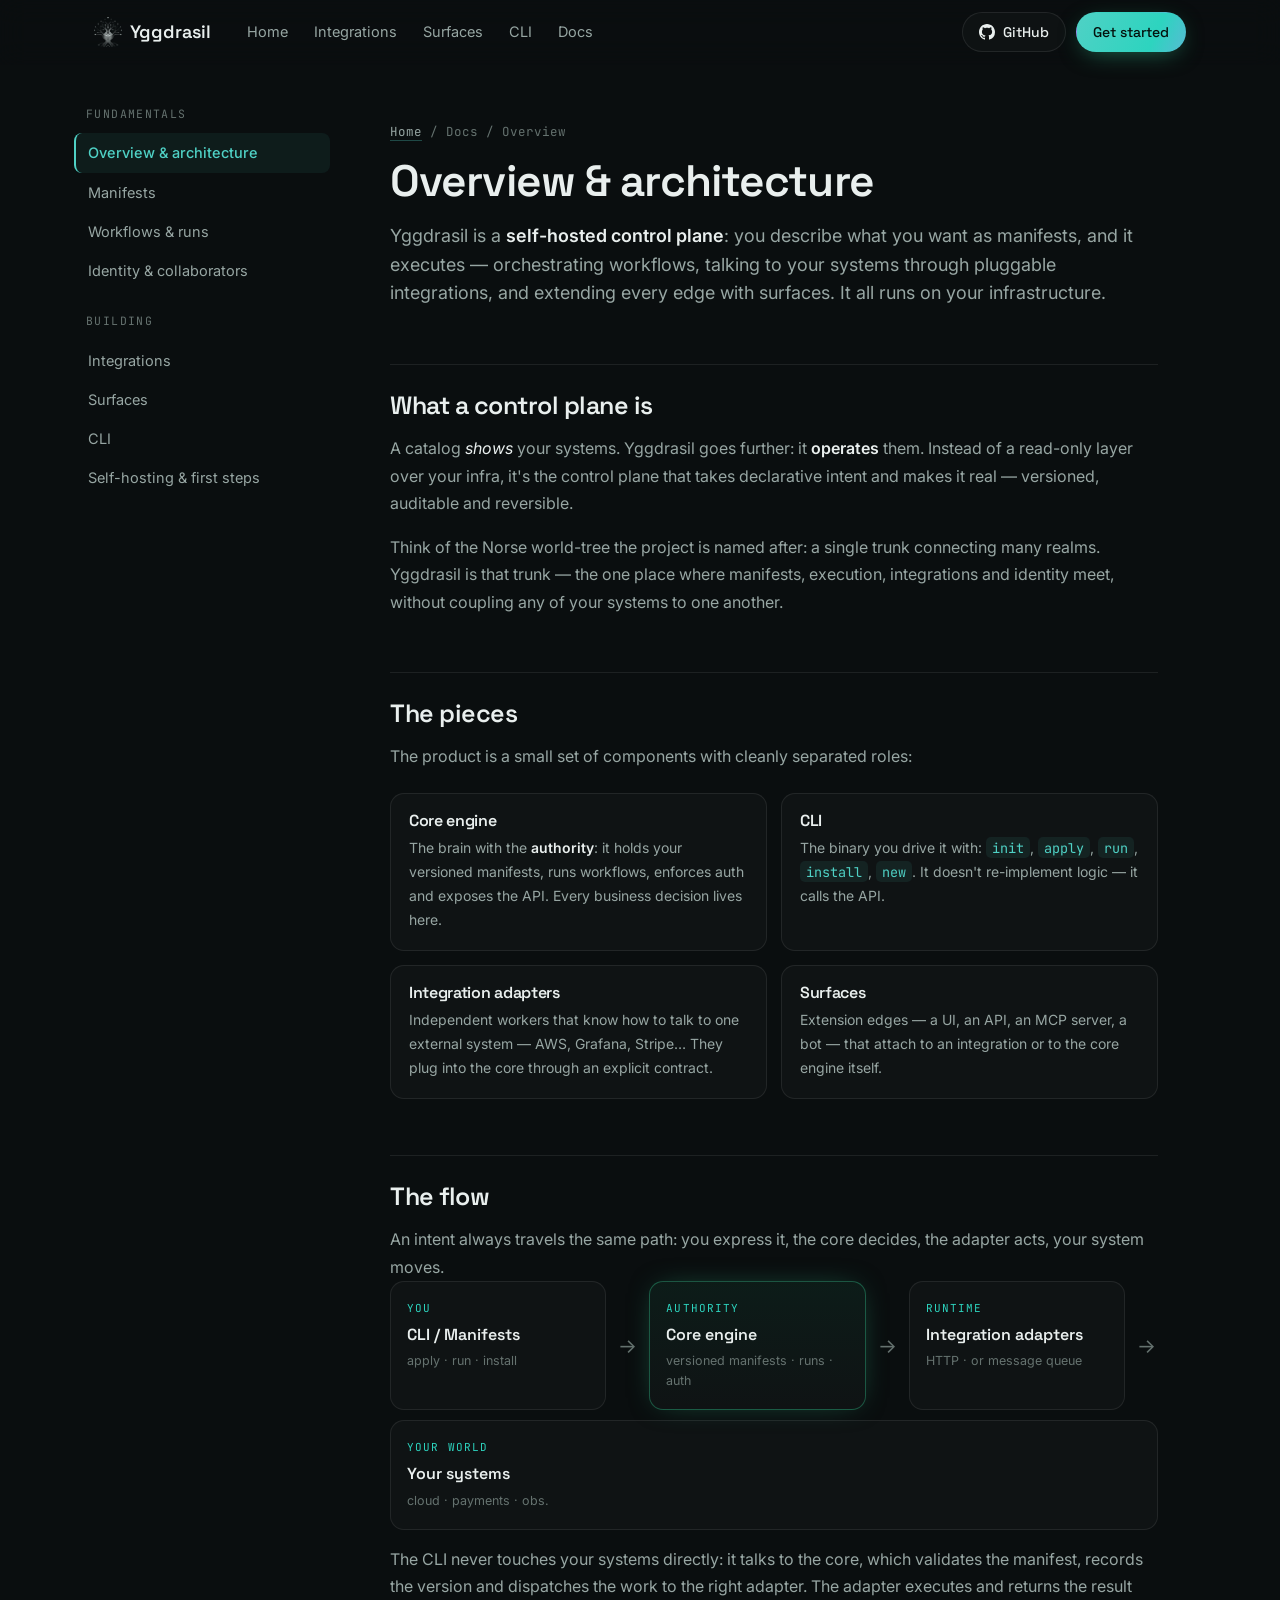
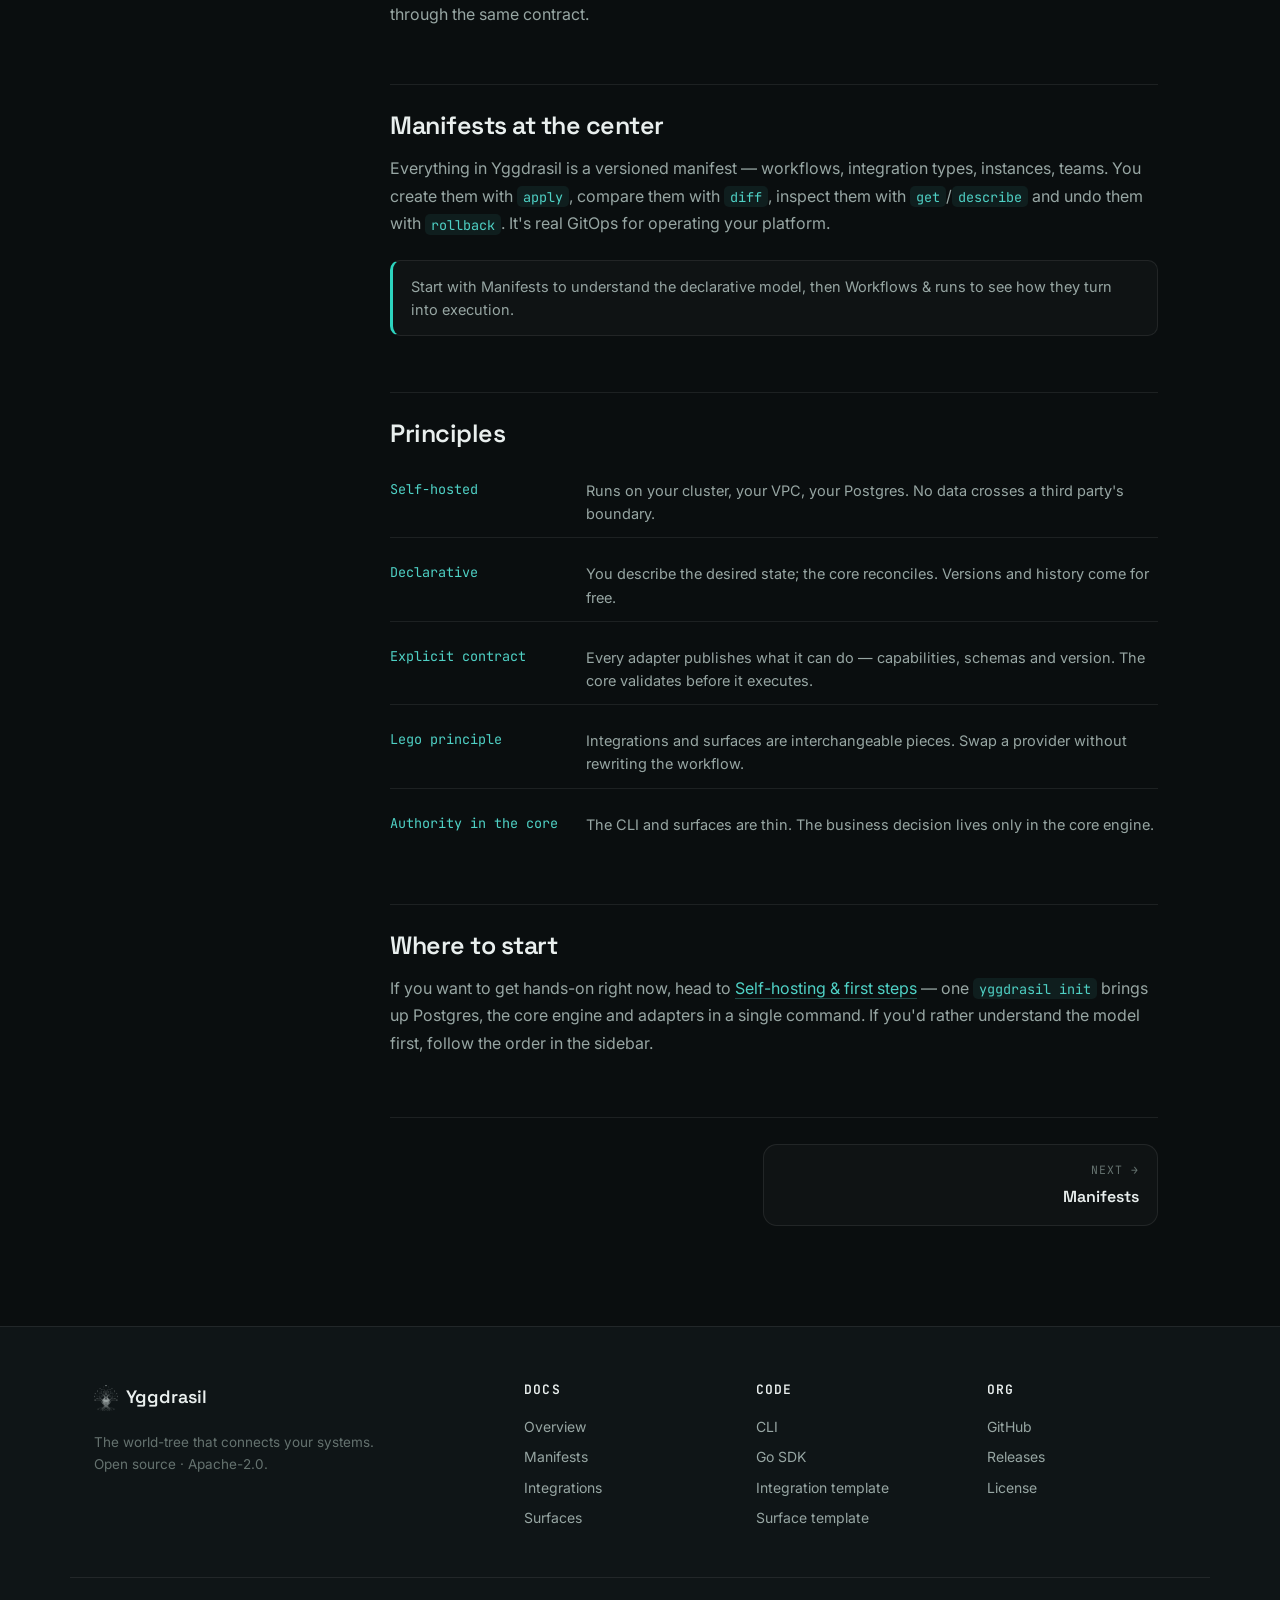
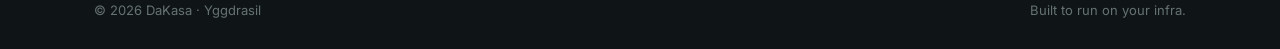
==== commit 249ecf69: "docs(concepts): translate all 8 pages to English; abstract internals - Concepts site now matches the" ====
--- a/concepts/index.html
+++ b/concepts/index.html
@@ -1,15 +1,15 @@
 <!DOCTYPE html>
-<html lang="pt-BR">
+<html lang="en">
 <head>
 <meta charset="utf-8" />
 <meta name="viewport" content="width=device-width, initial-scale=1" />
-<title>Visão geral & arquitetura · Conceitos · Yggdrasil</title>
-<meta name="description" content="O que é o Yggdrasil, como o control plane se organiza (core, CLI, adapters, surfaces) e como uma requisição flui do manifesto até o seu sistema." />
+<title>Overview & architecture · Docs · Yggdrasil</title>
+<meta name="description" content="What Yggdrasil is, how the control plane is organized (core engine, CLI, adapters, surfaces) and how a request flows from a manifest to your system." />
 <link rel="icon" href="../assets/favicon-tree.png" type="image/png" />
 <meta name="theme-color" content="#0A0E0F" />
 <meta property="og:type" content="article" />
-<meta property="og:title" content="Visão geral & arquitetura · Yggdrasil" />
-<meta property="og:description" content="Como o control plane do Yggdrasil se organiza e como tudo flui do manifesto até o seu sistema." />
+<meta property="og:title" content="Overview & architecture · Yggdrasil" />
+<meta property="og:description" content="How the Yggdrasil control plane is organized and how everything flows from a manifest to your system." />
 <meta property="og:image" content="https://dakasa-yggdrasil.github.io/assets/og.svg" />
 <link rel="preconnect" href="https://fonts.googleapis.com" />
 <link rel="preconnect" href="https://fonts.gstatic.com" crossorigin />
@@ -22,25 +22,25 @@
 <!-- ░░ NAV ░░ -->
 <header class="nav is-scrolled" id="nav">
   <div class="wrap nav__inner">
-    <a class="brand" href="../" aria-label="Yggdrasil — início">
+    <a class="brand" href="../" aria-label="Yggdrasil — home">
       <img class="brand__mark" src="../assets/yggdrasil-mark.png" alt="" aria-hidden="true" />
       <span class="brand__name">Yggdrasil</span>
     </a>
-    <nav class="nav__links" aria-label="Principal">
-      <a href="../">Início</a>
-      <a href="../#integrations">Integrações</a>
+    <nav class="nav__links" aria-label="Primary">
+      <a href="../">Home</a>
+      <a href="../#integrations">Integrations</a>
       <a href="../#surfaces">Surfaces</a>
       <a href="../#cli">CLI</a>
-      <a href="index.html" aria-current="page">Conceitos</a>
+      <a href="index.html" aria-current="page">Docs</a>
     </nav>
     <div class="nav__cta">
-      <a class="btn btn--ghost btn--sm" href="https://github.com/dakasa-yggdrasil" target="_blank" rel="noopener" aria-label="GitHub da organização">
+      <a class="btn btn--ghost btn--sm" href="https://github.com/dakasa-yggdrasil" target="_blank" rel="noopener" aria-label="GitHub organization">
         <svg width="16" height="16" viewBox="0 0 16 16" fill="currentColor" aria-hidden="true"><path d="M8 0C3.58 0 0 3.58 0 8c0 3.54 2.29 6.53 5.47 7.59.4.07.55-.17.55-.38 0-.19-.01-.82-.01-1.49-2.01.37-2.53-.49-2.69-.94-.09-.23-.48-.94-.82-1.13-.28-.15-.68-.52-.01-.53.63-.01 1.08.58 1.23.82.72 1.21 1.87.87 2.33.66.07-.52.28-.87.51-1.07-1.78-.2-3.64-.89-3.64-3.95 0-.87.31-1.59.82-2.15-.08-.2-.36-1.02.08-2.12 0 0 .67-.21 2.2.82.64-.18 1.32-.27 2-.27.68 0 1.36.09 2 .27 1.53-1.04 2.2-.82 2.2-.82.44 1.1.16 1.92.08 2.12.51.56.82 1.27.82 2.15 0 3.07-1.87 3.75-3.65 3.95.29.25.54.73.54 1.48 0 1.07-.01 1.93-.01 2.2 0 .21.15.46.55.38A8.01 8.01 0 0016 8c0-4.42-3.58-8-8-8z"/></svg>
         GitHub
       </a>
-      <a class="btn btn--solid btn--sm" href="../#start">Começar</a>
+      <a class="btn btn--solid btn--sm" href="../#start">Get started</a>
     </div>
-    <button class="nav__burger" id="burger" aria-label="Abrir menu" aria-expanded="false">
+    <button class="nav__burger" id="burger" aria-label="Open menu" aria-expanded="false">
       <span></span><span></span><span></span>
     </button>
   </div>
@@ -50,88 +50,86 @@
 
   <!-- ░░ SIDEBAR ░░ -->
   <aside class="doc-side" id="docSide">
-    <button class="doc-side__toggle" aria-expanded="false">Conceitos</button>
+    <button class="doc-side__toggle" aria-expanded="false">Docs</button>
     <div class="doc-side__nav">
       <div class="doc-side__inner">
-        <p class="doc-side__group">Fundamentos</p>
-        <a href="index.html" aria-current="page">Visão geral &amp; arquitetura</a>
-        <a href="manifests.html">Manifestos</a>
+        <p class="doc-side__group">Fundamentals</p>
+        <a href="index.html" aria-current="page">Overview &amp; architecture</a>
+        <a href="manifests.html">Manifests</a>
         <a href="workflows.html">Workflows &amp; runs</a>
-        <a href="identity.html">Identidade &amp; colaboradores</a>
-        <p class="doc-side__group">Construindo</p>
-        <a href="integrations.html">Integrações</a>
+        <a href="identity.html">Identity &amp; collaborators</a>
+        <p class="doc-side__group">Building</p>
+        <a href="integrations.html">Integrations</a>
         <a href="surfaces.html">Surfaces</a>
         <a href="cli.html">CLI</a>
-        <a href="self-hosting.html">Self-hosting &amp; primeiros passos</a>
+        <a href="self-hosting.html">Self-hosting &amp; first steps</a>
       </div>
     </div>
   </aside>
 
   <!-- ░░ ARTICLE ░░ -->
   <article class="doc">
-    <p class="crumb"><a href="../">Início</a> / Conceitos / Visão geral</p>
-    <h1>Visão geral &amp; arquitetura</h1>
-    <p class="doc__lede">Yggdrasil é um <strong>control plane self-hosted</strong>: você descreve o que quer como manifestos, e ele executa — orquestrando workflows, falando com seus sistemas através de integrações plugáveis e expondo tudo por surfaces internas. Tudo roda na sua infraestrutura.</p>
+    <p class="crumb"><a href="../">Home</a> / Docs / Overview</p>
+    <h1>Overview &amp; architecture</h1>
+    <p class="doc__lede">Yggdrasil is a <strong>self-hosted control plane</strong>: you describe what you want as manifests, and it executes — orchestrating workflows, talking to your systems through pluggable integrations, and extending every edge with surfaces. It all runs on your infrastructure.</p>
 
-    <h2 id="o-que-e">O que é um control plane</h2>
-    <p>Um catálogo de developer <em>mostra</em> seus sistemas. O Yggdrasil vai além: ele <strong>opera</strong> eles. Em vez de uma camada de leitura por cima da sua infra, é o plano de controle que recebe intenções declarativas e as realiza — de forma versionada, auditável e reversível.</p>
-    <p>Pense na árvore-mundo nórdica que dá nome ao projeto: um tronco central conectando vários reinos. O Yggdrasil é esse tronco — o ponto único onde manifestos, execução, integrações e identidade se encontram, sem acoplar nenhum dos seus sistemas aos outros.</p>
+    <h2 id="what">What a control plane is</h2>
+    <p>A catalog <em>shows</em> your systems. Yggdrasil goes further: it <strong>operates</strong> them. Instead of a read-only layer over your infra, it's the control plane that takes declarative intent and makes it real — versioned, auditable and reversible.</p>
+    <p>Think of the Norse world-tree the project is named after: a single trunk connecting many realms. Yggdrasil is that trunk — the one place where manifests, execution, integrations and identity meet, without coupling any of your systems to one another.</p>
 
-    <h2 id="as-pecas">As peças</h2>
-    <p>O produto é um pequeno conjunto de componentes com papéis bem separados:</p>
+    <h2 id="pieces">The pieces</h2>
+    <p>The product is a small set of components with cleanly separated roles:</p>
     <div class="pieces">
       <div class="piece">
-        <h4>yggdrasil-core</h4>
-        <p>O servidor (Go) que tem a <strong>autoridade</strong>: guarda os manifestos versionados, executa runs, aplica auth e expõe a API HTTP. Toda decisão de negócio mora aqui.</p>
+        <h4>Core engine</h4>
+        <p>The brain with the <strong>authority</strong>: it holds your versioned manifests, runs workflows, enforces auth and exposes the API. Every business decision lives here.</p>
       </div>
       <div class="piece">
-        <h4>yggdrasil (CLI)</h4>
-        <p>O binário que você usa para dirigir o core: <code>init</code>, <code>apply</code>, <code>run</code>, <code>install</code>, <code>new</code>. Não reimplementa lógica — chama a API.</p>
+        <h4>CLI</h4>
+        <p>The binary you drive it with: <code>init</code>, <code>apply</code>, <code>run</code>, <code>install</code>, <code>new</code>. It doesn't re-implement logic — it calls the API.</p>
       </div>
       <div class="piece">
         <h4>Integration adapters</h4>
-        <p>Workers independentes (<code>integration-*</code>) que sabem falar com um sistema externo — AWS, Grafana, Stripe… Plugam no core por um contrato explícito.</p>
+        <p>Independent workers that know how to talk to one external system — AWS, Grafana, Stripe… They plug into the core through an explicit contract.</p>
       </div>
       <div class="piece">
         <h4>Surfaces</h4>
-        <p>As bordas de UI internas (<code>surface-*</code>) — o console e os painéis por integração para o seu time de plataforma, sobre um design system compartilhado.</p>
+        <p>Extension edges — a UI, an API, an MCP server, a bot — that attach to an integration or to the core engine itself.</p>
       </div>
     </div>
 
-    <h2 id="o-fluxo">O fluxo</h2>
-    <p>Uma intenção percorre sempre o mesmo caminho: você expressa, o core decide, o adapter age, o seu sistema se move.</p>
-    <div class="flow" role="img" aria-label="Fluxo: CLI e manifestos para o core, do core para os adapters, dos adapters para os seus sistemas">
-      <div class="flow__node"><span class="flow__tag">você</span><strong>CLI / Manifestos</strong><small>apply · run · install</small></div>
+    <h2 id="flow">The flow</h2>
+    <p>An intent always travels the same path: you express it, the core decides, the adapter acts, your system moves.</p>
+    <div class="flow" role="img" aria-label="Flow: CLI and manifests to the core engine, then to adapters, then to your systems">
+      <div class="flow__node"><span class="flow__tag">you</span><strong>CLI / Manifests</strong><small>apply · run · install</small></div>
       <div class="flow__arrow" aria-hidden="true">→</div>
-      <div class="flow__node flow__node--core"><span class="flow__tag">autoridade</span><strong>yggdrasil-core</strong><small>manifestos versionados · runs · auth</small></div>
+      <div class="flow__node flow__node--core"><span class="flow__tag">authority</span><strong>Core engine</strong><small>versioned manifests · runs · auth</small></div>
       <div class="flow__arrow" aria-hidden="true">→</div>
-      <div class="flow__node"><span class="flow__tag">runtime</span><strong>Integration adapters</strong><small>http_json · ou RabbitMQ</small></div>
+      <div class="flow__node"><span class="flow__tag">runtime</span><strong>Integration adapters</strong><small>HTTP · or message queue</small></div>
       <div class="flow__arrow" aria-hidden="true">→</div>
-      <div class="flow__node"><span class="flow__tag">seu mundo</span><strong>Seus sistemas</strong><small>cloud · pagamentos · obs.</small></div>
+      <div class="flow__node"><span class="flow__tag">your world</span><strong>Your systems</strong><small>cloud · payments · obs.</small></div>
     </div>
-    <p>A CLI nunca toca seus sistemas diretamente: ela fala com o core, que valida o manifesto, registra a versão e despacha o trabalho para o adapter certo. O adapter executa e devolve o resultado pelo mesmo contrato.</p>
+    <p>The CLI never touches your systems directly: it talks to the core, which validates the manifest, records the version and dispatches the work to the right adapter. The adapter executes and returns the result through the same contract.</p>
 
-    <h2 id="manifestos-no-centro">Os manifestos no centro</h2>
-    <p>Tudo no Yggdrasil é um manifesto versionado — workflows, tipos de integração, instâncias, times. Você aplica com <code>apply</code>, compara com <code>diff</code>, inspeciona com <code>get</code>/<code>describe</code> e desfaz com <code>rollback</code>. É GitOps de verdade para a operação da sua plataforma.</p>
-    <div class="callout callout--tip">Comece por <a href="manifests.html">Manifestos</a> para entender o modelo declarativo, e por <a href="workflows.html">Workflows &amp; runs</a> para ver como eles viram execução.</div>
+    <h2 id="manifests-center">Manifests at the center</h2>
+    <p>Everything in Yggdrasil is a versioned manifest — workflows, integration types, instances, teams. You create them with <code>apply</code>, compare them with <code>diff</code>, inspect them with <code>get</code>/<code>describe</code> and undo them with <code>rollback</code>. It's real GitOps for operating your platform.</p>
+    <div class="callout callout--tip">Start with <a href="manifests.html">Manifests</a> to understand the declarative model, then <a href="workflows.html">Workflows &amp; runs</a> to see how they turn into execution.</div>
 
-    <h2 id="principios">Princípios</h2>
+    <h2 id="principles">Principles</h2>
     <div class="deflist">
-      <div class="deflist__row"><dt>Self-hosted</dt><dd>Roda no seu cluster, sua VPC, seu Postgres. Nenhum dado atravessa a fronteira de um terceiro.</dd></div>
-      <div class="deflist__row"><dt>Declarativo</dt><dd>Você descreve o estado desejado; o core reconcilia. Versões e histórico saem de graça.</dd></div>
-      <div class="deflist__row"><dt>Contrato explícito</dt><dd>Cada adapter publica seu <code>Describe()</code> — capacidades, schemas e versão. O core valida antes de executar.</dd></div>
-      <div class="deflist__row"><dt>Princípio Lego</dt><dd>Integrações e surfaces são peças intercambiáveis. Troque um provider sem reescrever o workflow.</dd></div>
-      <div class="deflist__row"><dt>Autoridade no core</dt><dd>CLI e surfaces são finas. A decisão de negócio vive só no <code>yggdrasil-core</code>.</dd></div>
+      <div class="deflist__row"><dt>Self-hosted</dt><dd>Runs on your cluster, your VPC, your Postgres. No data crosses a third party's boundary.</dd></div>
+      <div class="deflist__row"><dt>Declarative</dt><dd>You describe the desired state; the core reconciles. Versions and history come for free.</dd></div>
+      <div class="deflist__row"><dt>Explicit contract</dt><dd>Every adapter publishes what it can do — capabilities, schemas and version. The core validates before it executes.</dd></div>
+      <div class="deflist__row"><dt>Lego principle</dt><dd>Integrations and surfaces are interchangeable pieces. Swap a provider without rewriting the workflow.</dd></div>
+      <div class="deflist__row"><dt>Authority in the core</dt><dd>The CLI and surfaces are thin. The business decision lives only in the core engine.</dd></div>
     </div>
 
-    <h2 id="por-onde-comecar">Por onde começar</h2>
-    <p>Se você quer pôr a mão na massa agora, vá para <a href="self-hosting.html">Self-hosting &amp; primeiros passos</a> — um <code>yggdrasil init</code> sobe Postgres, core e adapters em um comando. Se prefere entender o modelo antes, siga a ordem da barra lateral.</p>
+    <h2 id="where-to-start">Where to start</h2>
+    <p>If you want to get hands-on right now, head to <a href="self-hosting.html">Self-hosting &amp; first steps</a> — one <code>yggdrasil init</code> brings up Postgres, the core engine and adapters in a single command. If you'd rather understand the model first, follow the order in the sidebar.</p>
 
-    <div class="callout callout--note">O código é a fonte da verdade. Cada conceito aqui aponta para o repositório real em <a href="https://github.com/dakasa-yggdrasil" target="_blank" rel="noopener">github.com/dakasa-yggdrasil</a>.</div>
-
-    <nav class="doc-nav" aria-label="Navegação entre conceitos">
+    <nav class="doc-nav" aria-label="Concept navigation">
       <span class="spacer"></span>
-      <a class="is-next" href="manifests.html"><span>Próximo →</span><strong>Manifestos</strong></a>
+      <a class="is-next" href="manifests.html"><span>Next →</span><strong>Manifests</strong></a>
     </nav>
   </article>
 </div>
@@ -144,32 +142,32 @@
         <img class="brand__mark" src="../assets/yggdrasil-mark.png" alt="" aria-hidden="true" />
         <span class="brand__name">Yggdrasil</span>
       </a>
-      <p class="footer__tag">A árvore-mundo que conecta seus sistemas.<br />Open source · Apache-2.0.</p>
+      <p class="footer__tag">The world-tree that connects your systems.<br />Open source · Apache-2.0.</p>
     </div>
-    <nav class="footer__col" aria-label="Conceitos">
-      <h5>Conceitos</h5>
-      <a href="index.html">Visão geral</a>
-      <a href="manifests.html">Manifestos</a>
-      <a href="integrations.html">Integrações</a>
+    <nav class="footer__col" aria-label="Docs">
+      <h5>Docs</h5>
+      <a href="index.html">Overview</a>
+      <a href="manifests.html">Manifests</a>
+      <a href="integrations.html">Integrations</a>
       <a href="surfaces.html">Surfaces</a>
     </nav>
-    <nav class="footer__col" aria-label="Repositórios">
-      <h5>Código</h5>
+    <nav class="footer__col" aria-label="Code">
+      <h5>Code</h5>
       <a href="https://github.com/dakasa-yggdrasil/yggdrasil" target="_blank" rel="noopener">CLI</a>
-      <a href="https://github.com/dakasa-yggdrasil/yggdrasil-core" target="_blank" rel="noopener">yggdrasil-core</a>
-      <a href="https://github.com/dakasa-yggdrasil/yggdrasil-sdk-go" target="_blank" rel="noopener">SDK (Go)</a>
-      <a href="https://github.com/dakasa-yggdrasil/integration-template" target="_blank" rel="noopener">Template de integração</a>
+      <a href="https://github.com/dakasa-yggdrasil/yggdrasil-sdk-go" target="_blank" rel="noopener">Go SDK</a>
+      <a href="https://github.com/dakasa-yggdrasil/integration-template" target="_blank" rel="noopener">Integration template</a>
+      <a href="https://github.com/dakasa-yggdrasil/surface-template" target="_blank" rel="noopener">Surface template</a>
     </nav>
-    <nav class="footer__col" aria-label="Organização">
+    <nav class="footer__col" aria-label="Organization">
       <h5>Org</h5>
       <a href="https://github.com/dakasa-yggdrasil" target="_blank" rel="noopener">GitHub</a>
       <a href="https://github.com/dakasa-yggdrasil/yggdrasil/releases" target="_blank" rel="noopener">Releases</a>
-      <a href="https://github.com/dakasa-yggdrasil/yggdrasil/blob/main/LICENSE" target="_blank" rel="noopener">Licença</a>
+      <a href="https://github.com/dakasa-yggdrasil/yggdrasil/blob/main/LICENSE" target="_blank" rel="noopener">License</a>
     </nav>
   </div>
   <div class="wrap footer__bottom">
     <span>© 2026 DaKasa · Yggdrasil</span>
-    <span>Feito para rodar na sua infra.</span>
+    <span>Built to run on your infra.</span>
   </div>
 </footer>
 
--- a/styles.css
+++ b/styles.css
@@ -98,11 +98,15 @@
 
 /* ─── Hero ────────────────────────────────────────────── */
 .hero { position: relative; padding: 96px 0 84px; overflow: hidden; }
-.hero__tree {
-  position: absolute; z-index: 0; top: 50%; left: 50%; transform: translate(-50%, -48%);
-  width: min(820px, 124%); height: auto; pointer-events: none; opacity: .12; filter: brightness(1.4);
-  -webkit-mask-image: radial-gradient(60% 60% at 50% 44%, #000 28%, transparent 76%);
-  mask-image: radial-gradient(60% 60% at 50% 44%, #000 28%, transparent 76%);
+.hero__canvas {
+  position: absolute; inset: 0; width: 100%; height: 100%; z-index: 0; pointer-events: none; display: block;
+  -webkit-mask-image: radial-gradient(125% 105% at 50% 64%, #000 52%, transparent 100%);
+  mask-image: radial-gradient(125% 105% at 50% 64%, #000 52%, transparent 100%);
+}
+.hero__inner::before {
+  content: ""; position: absolute; z-index: -1; left: 50%; top: 44%; transform: translate(-50%, -50%);
+  width: 820px; max-width: 112%; height: 460px; pointer-events: none;
+  background: radial-gradient(closest-side, rgba(10,14,15,.78), rgba(10,14,15,.32) 58%, transparent 100%);
 }
 .hero__glow {
   position: absolute; z-index: 0; top: -10%; left: 50%; transform: translateX(-50%);
@@ -236,16 +240,26 @@
 .cat__title { font-size: 14px; color: var(--text-dim); font-weight: 500; margin-bottom: 14px; font-family: var(--font-mono); letter-spacing: .03em; }
 .chips { display: flex; flex-wrap: wrap; gap: 12px; }
 .chip {
-  display: inline-flex; flex-direction: column; gap: 2px; min-width: 132px;
+  display: inline-flex; align-items: center; gap: 11px; min-width: 150px;
   background: var(--bg-card); border: 1px solid var(--border); border-radius: var(--r-sm);
-  padding: 13px 16px; transition: transform .18s, border-color .18s, background .18s; position: relative;
-}
-.chip::before { content:""; position:absolute; left:0; top:14px; bottom:14px; width:3px; border-radius:3px; background: var(--c, var(--emerald)); opacity:.7; }
+  padding: 11px 15px; transition: transform .18s, border-color .18s, background .18s;
+}
 .chip[data-c="cloud"] { --c: #34D399; } .chip[data-c="obs"] { --c: #2DD4BF; }
 .chip[data-c="pay"] { --c: #A78BFA; } .chip[data-c="comm"] { --c: #FBBF24; } .chip[data-c="data"] { --c: #60A5FA; }
 .chip:hover { transform: translateY(-3px); border-color: var(--border-h); background: var(--bg-card-h); }
-.chip b { font-family: var(--font-head); font-size: 15px; font-weight: 600; padding-left: 6px; }
-.chip small { color: var(--text-mut); font-size: 12px; padding-left: 6px; }
+.chip__ico {
+  flex: none; width: 30px; height: 30px; border-radius: 8px; display: flex; align-items: center; justify-content: center;
+  background: rgba(255,255,255,.05); border: 1px solid var(--border); overflow: hidden;
+}
+.chip__ico img { width: 19px; height: 19px; object-fit: contain; }
+.chip__ico--mono {
+  font-family: var(--font-head); font-weight: 600; font-size: 14px; color: var(--c, var(--brand));
+  background: color-mix(in srgb, var(--c, var(--brand)) 14%, transparent);
+  border-color: color-mix(in srgb, var(--c, var(--brand)) 32%, transparent);
+}
+.chip__txt { display: flex; flex-direction: column; gap: 1px; min-width: 0; }
+.chip__txt b { font-family: var(--font-head); font-size: 14.5px; font-weight: 600; }
+.chip__txt small { color: var(--text-mut); font-size: 11.5px; }
 .cat__foot { margin-top: 32px; color: var(--text-dim); font-size: 14.5px; }
 .cat__foot a { color: var(--emerald); border-bottom: 1px solid rgba(52,211,153,.3); }
 .cat__foot a:hover { border-color: var(--emerald); }
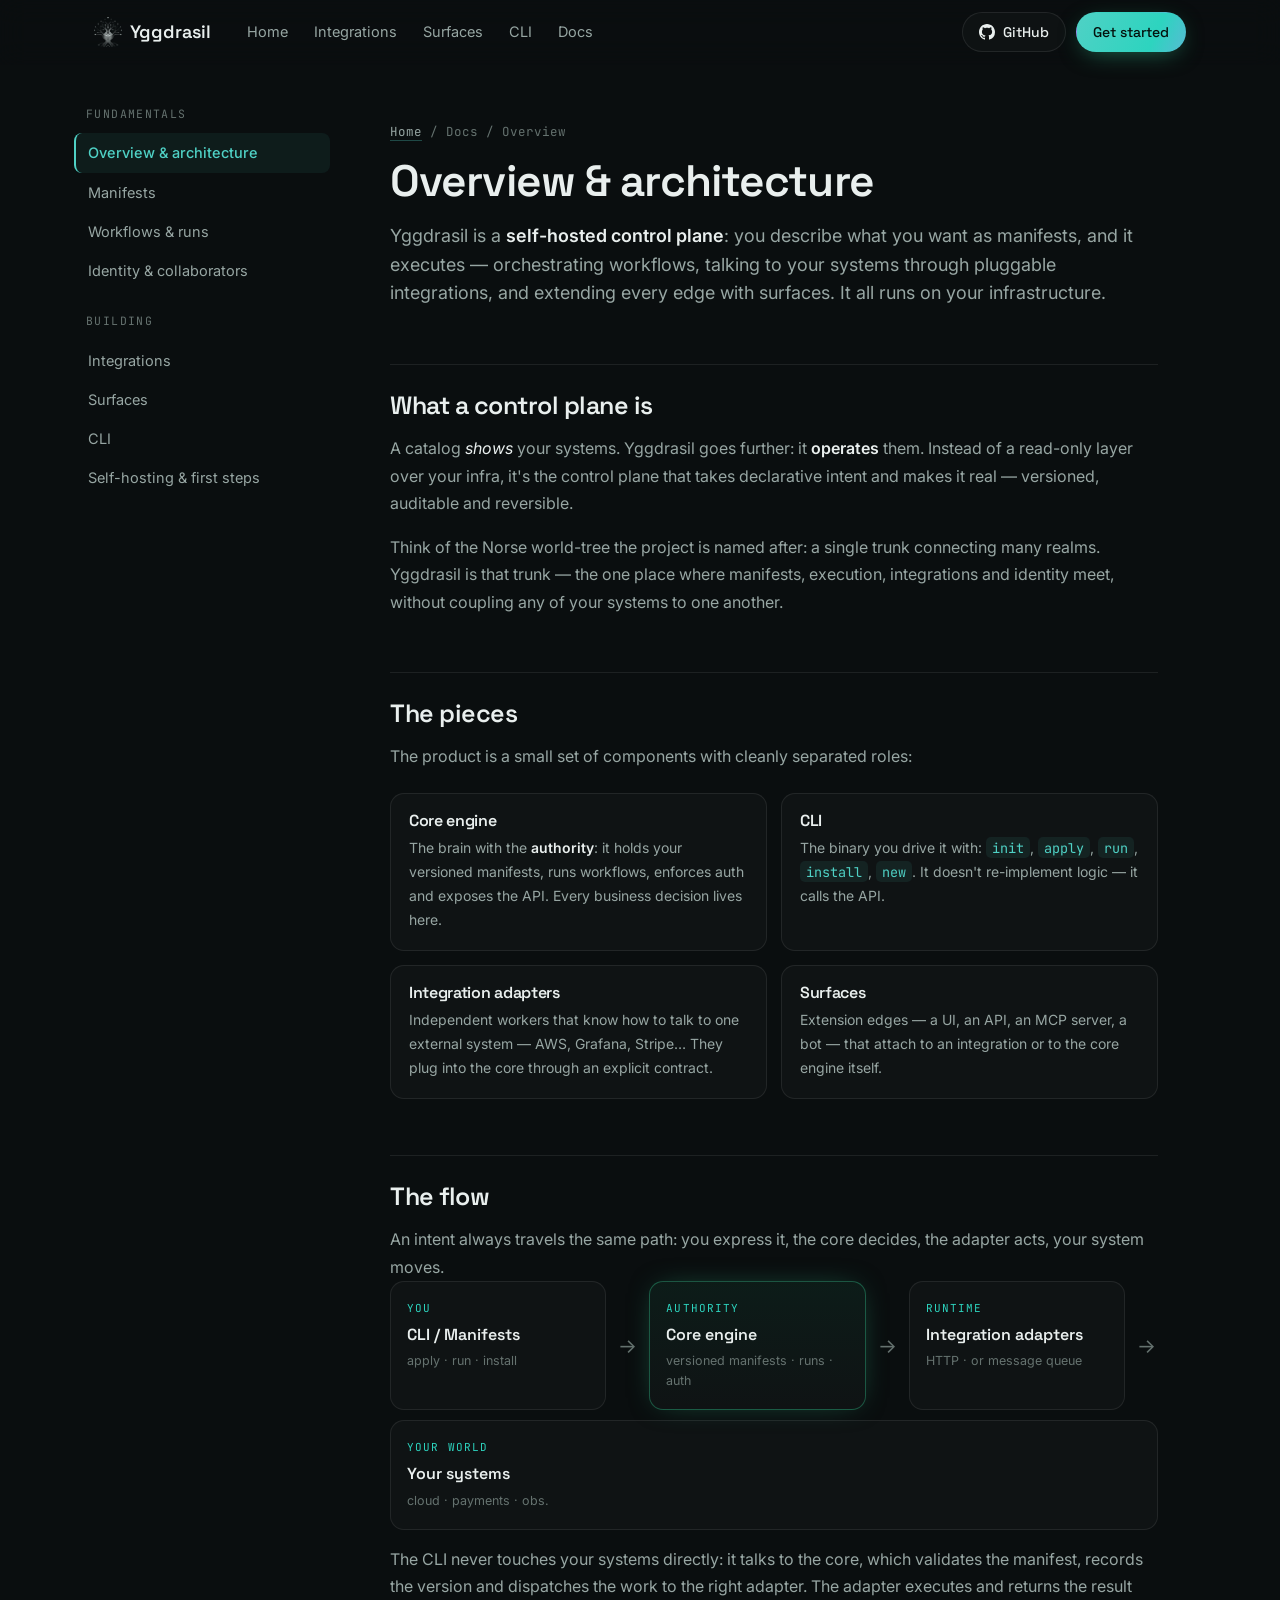
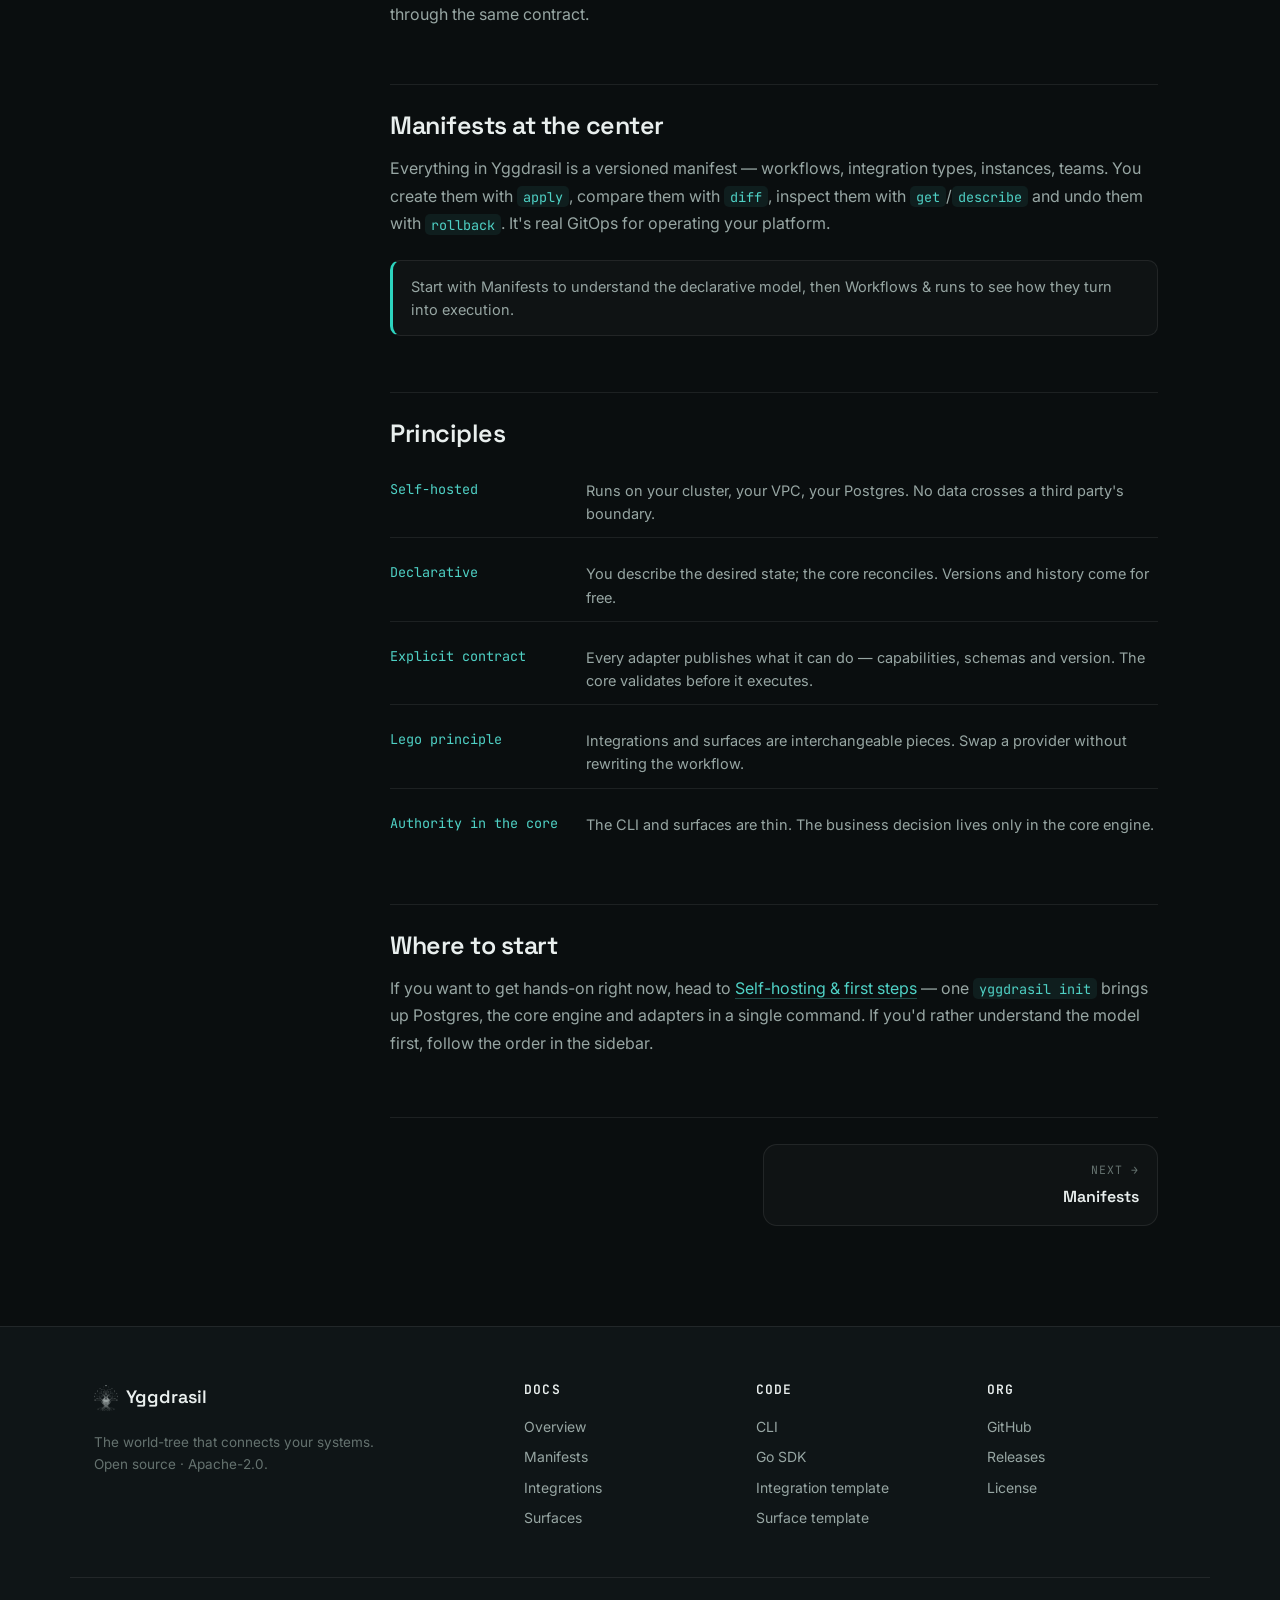
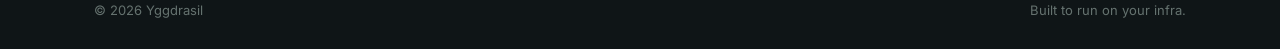
==== commit 6c1be675: "chore: drop DaKasa brand reference (footer credit + tenant example) Footer is now '© 2026 Yggdrasil'" ====
--- a/concepts/index.html
+++ b/concepts/index.html
@@ -166,7 +166,7 @@
     </nav>
   </div>
   <div class="wrap footer__bottom">
-    <span>© 2026 DaKasa · Yggdrasil</span>
+    <span>© 2026 Yggdrasil</span>
     <span>Built to run on your infra.</span>
   </div>
 </footer>
